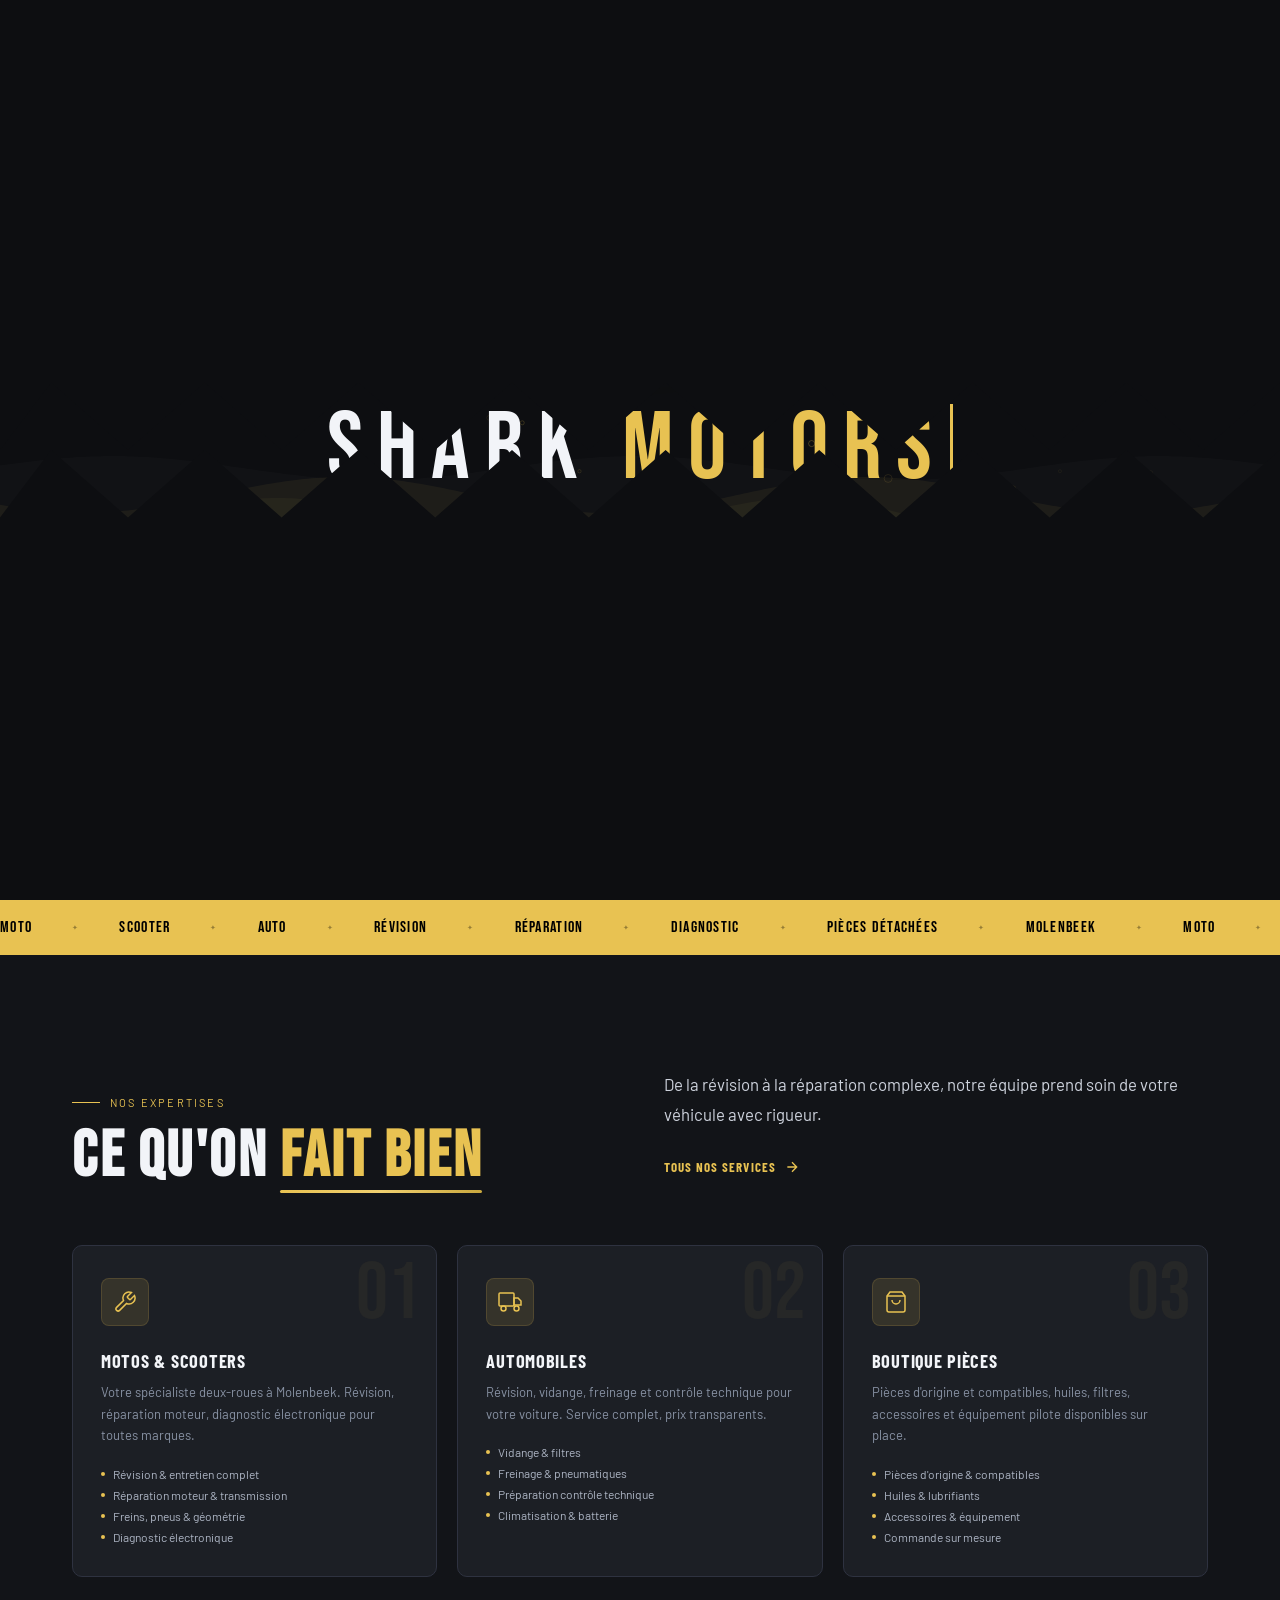
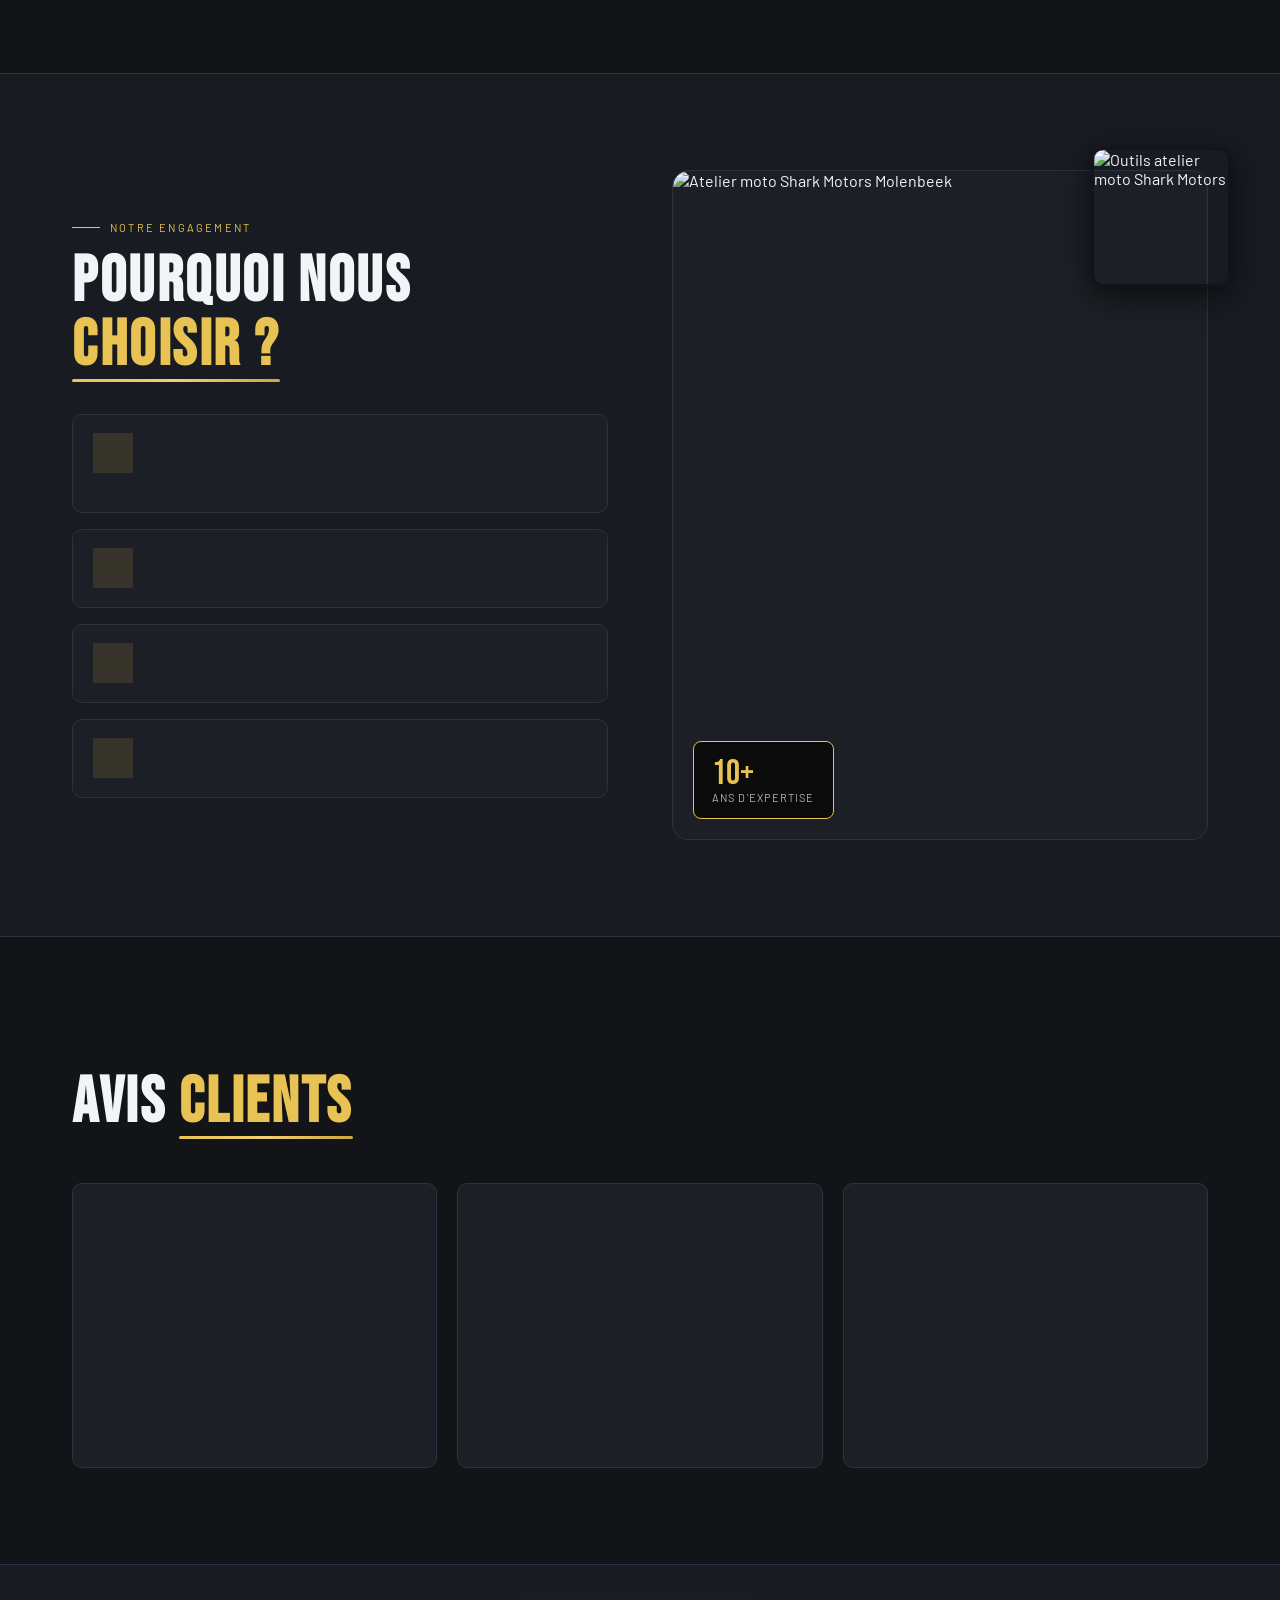
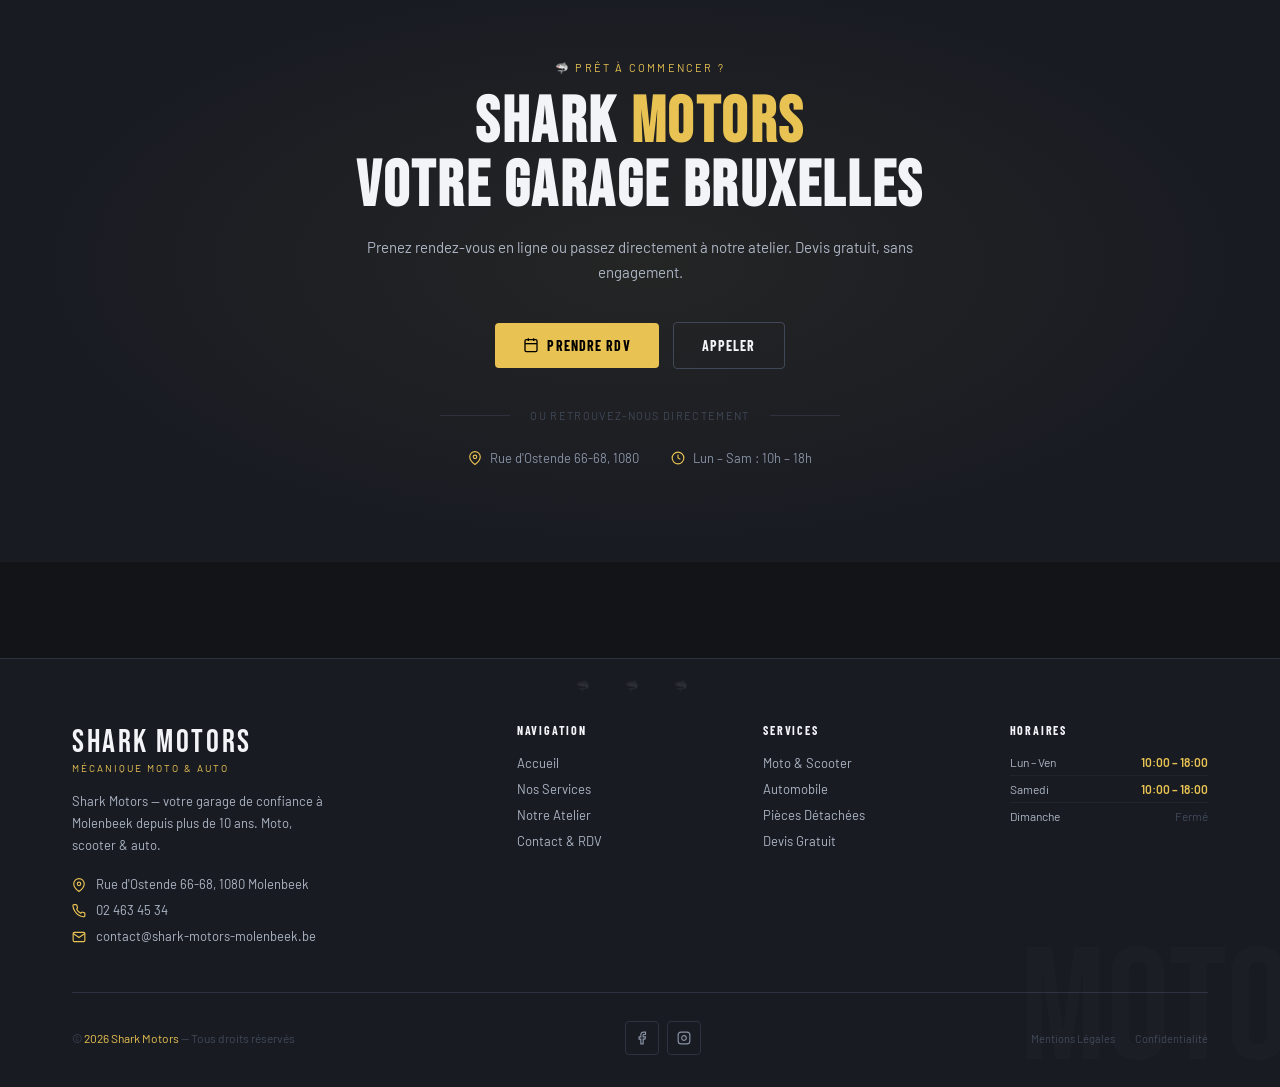
==== index.html @ 00c1f63c "Version final" ====
<!DOCTYPE html>
<html lang="fr">
<head>
  <meta charset="UTF-8" />
  <!-- Favicon requin -->
  <link rel="icon" type="image/svg+xml" href="./image/favicon.svg" />
  <link rel="shortcut icon" href="./image/favicon.svg" />
  <meta name="viewport" content="width=device-width, initial-scale=1.0" />
  <title>Shark Motors | Garage Moto, Scooter & Auto Bruxelles</title>
  <meta name="description" content="Garage spécialisé moto, scooter et voiture à Molenbeek-Saint-Jean (1080). Révision, réparation, diagnostic. Ouvert lun–sam 10h–18h. Rue d'Ostende 66-68." />
  <meta name="robots" content="index, follow" />
  <link rel="canonical" href="https://www.shark-motors-molenbeek.be/" />
  <meta name="geo.region" content="BE-BRU" />
  <meta name="geo.position" content="50.8540;4.3245" />
  <meta name="ICBM" content="50.8540, 4.3245" />
  <meta property="og:title" content="Shark Motors | Spécialiste Moto & Auto" />
  <meta property="og:description" content="Garage spécialisé moto & scooter à Molenbeek. Réparation, entretien, pièces. Ouvert lun–sam 10h–18h." />
  <link rel="preconnect" href="https://fonts.googleapis.com" />
  <link rel="preconnect" href="https://fonts.gstatic.com" crossorigin />
  <link href="https://fonts.googleapis.com/css2?family=Bebas+Neue&family=Barlow+Condensed:wght@400;600;700;900&family=Barlow:wght@400;500;600&display=swap" rel="stylesheet" />
  <link rel="stylesheet" href="style.css" />

  <script type="application/ld+json">
  {"@context":"https://schema.org","@type":["AutoRepair","LocalBusiness"],"name":"Shark Motors","telephone":"+3224634534","email":"contact@shark-motors-molenbeek.be","address":{"@type":"PostalAddress","streetAddress":"Rue d'Ostende 66-68","addressLocality":"Molenbeek-Saint-Jean","postalCode":"1080","addressCountry":"BE"},"geo":{"@type":"GeoCoordinates","latitude":50.854,"longitude":4.3245},"openingHoursSpecification":[{"@type":"OpeningHoursSpecification","dayOfWeek":["Monday","Tuesday","Wednesday","Thursday","Friday","Saturday"],"opens":"10:00","closes":"18:00"}],"areaServed":["Molenbeek-Saint-Jean","Bruxelles","Anderlecht","Koekelberg","Jette"]}
  </script>
</head>
<body>

<!-- ═══════════ NAVBAR ═══════════ -->
<nav class="navbar">
  <div class="container">
    <a href="index.html" class="logo">
      <svg class="logo-icon" viewBox="0 0 44 44" fill="none" xmlns="http://www.w3.org/2000/svg">
        <path d="M4 26 C8 20 14 18 22 19 C30 20 37 22 40 26 C37 28 30 30 22 30 C14 30 8 28 4 26Z" fill="#e8c252" opacity="0.15"/>
        <path d="M4 26 C8 20 14 18 22 19 C30 20 37 22 40 26 C37 28 30 30 22 30 C14 30 8 28 4 26Z" stroke="#e8c252" stroke-width="1.2" fill="none"/>
        <path d="M20 19 L17 10 L26 19" stroke="#e8c252" stroke-width="1.4" stroke-linejoin="round" fill="#e8c252" fill-opacity="0.2"/>
        <path d="M38 25 L42 21 M38 27 L42 31" stroke="#e8c252" stroke-width="1.4" stroke-linecap="round"/>
        <circle cx="13" cy="25" r="1.2" fill="#e8c252"/>
        <path d="M9 27.5 L11 26.5 L13 27.5 L15 26.5 L17 27.5" stroke="#e8c252" stroke-width="1" stroke-linecap="round" stroke-linejoin="round"/>
      </svg>
      <div class="logo-text">
        <span class="name">Shark <em>Motors</em></span>
        <span class="sub">Motors</span>
      </div>
    </a>

    <nav class="nav-links">
      <a href="index.html"    class="nav-link">Accueil</a>
      <a href="services.html" class="nav-link">Services</a>
      <a href="atelier.html"  class="nav-link">Atelier</a>
      <a href="contact.html"  class="nav-link">Contact</a>
    </nav>

    <div style="display:flex;align-items:center;gap:16px;">
      <a href="tel:+3224634534" class="nav-phone">
        <svg xmlns="http://www.w3.org/2000/svg" viewBox="0 0 24 24" fill="none" stroke="currentColor" stroke-width="2"><path d="M22 16.92v3a2 2 0 0 1-2.18 2 19.79 19.79 0 0 1-8.63-3.07A19.5 19.5 0 0 1 4.69 12 19.79 19.79 0 0 1 1.61 3.18 2 2 0 0 1 3.59 1h3a2 2 0 0 1 2 1.72c.127.96.361 1.903.7 2.81a2 2 0 0 1-.45 2.11L8.09 8.91A16 16 0 0 0 15 15.91l1.27-1.27a2 2 0 0 1 2.11-.45c.907.339 1.85.573 2.81.7A2 2 0 0 1 22 16.92z"/></svg>
        02 463 45 34
      </a>
      <a href="contact.html" class="btn btn-primary">Prendre RDV</a>
    </div>

    <button class="burger" aria-label="Menu"><span></span><span></span><span></span></button>
  </div>
</nav>

<div class="mobile-menu">
  <a href="index.html">Accueil</a>
  <a href="services.html">Services</a>
  <a href="atelier.html">Atelier</a>
  <a href="contact.html">Contact</a>
  <a href="contact.html" class="btn btn-primary" style="margin-top:16px;">Prendre RDV</a>
</div>


<!-- ═══════════ HERO ═══════════ -->
<section class="hero">
  <div class="hero-bg"></div>
  <div class="hero-watermark" aria-hidden="true">MOTO</div>

  <div class="container">
    <div class="hero-inner">

      <!-- Gauche -->
      <div>
        <div class="hero-eyebrow">Shark Motors — Molenbeek 1080</div>
        <div style="margin-bottom:20px;">
          <span class="open-badge">
            <span class="dot"></span>
            <span class="badge-text">Ouvert maintenant</span>
          </span>
        </div>
        <h1 class="hero-title">
          Shark<br>
          <span class="accent">Motors</span><br>
          <span class="outline">Molenbeek</span>
        </h1>
        <p class="hero-desc">
          Spécialiste moto, scooter et auto à Bruxelles. Révision, réparation, diagnostic électronique et vente de pièces. Plus de 10 ans d'expérience.
        </p>
        <div class="hero-actions">
          <a href="contact.html" class="btn btn-primary">
            <svg xmlns="http://www.w3.org/2000/svg" viewBox="0 0 24 24" fill="none" stroke="currentColor" stroke-width="2"><rect width="18" height="18" x="3" y="4" rx="2"/><line x1="16" y1="2" x2="16" y2="6"/><line x1="8" y1="2" x2="8" y2="6"/><line x1="3" y1="10" x2="21" y2="10"/></svg>
            Prendre RDV
          </a>
          <a href="services.html" class="btn btn-outline">
            Nos services
            <svg xmlns="http://www.w3.org/2000/svg" viewBox="0 0 24 24" fill="none" stroke="currentColor" stroke-width="2"><path d="M5 12h14M12 5l7 7-7 7"/></svg>
          </a>
        </div>
      </div>

      <!-- Droite -->
      <div class="hero-right">
        <div class="stats-grid">
          <div class="stat-card">
            <div class="stat-num" data-count="10" data-suffix="+">10+</div>
            <div class="stat-label">Ans d'expérience</div>
          </div>
          <div class="stat-card">
            <div class="stat-num" data-count="500" data-suffix="+">500+</div>
            <div class="stat-label">Clients fidèles</div>
          </div>
          <div class="stat-card">
            <div class="stat-num" data-count="50" data-suffix="+">50+</div>
            <div class="stat-label">Marques traitées</div>
          </div>
          <div class="stat-card">
            <div class="stat-num">4.8<span style="font-size:1.4rem">★</span></div>
            <div class="stat-label">Note Google</div>
          </div>
        </div>
        <a href="https://maps.google.com/?q=Rue+Ostende+66+1080+Molenbeek" target="_blank" rel="noopener" class="location-card">
          <div class="location-pin">
            <svg xmlns="http://www.w3.org/2000/svg" viewBox="0 0 24 24" fill="none" stroke="currentColor" stroke-width="2"><path d="M21 10c0 7-9 13-9 13s-9-6-9-13a9 9 0 0 1 18 0z"/><circle cx="12" cy="10" r="3"/></svg>
          </div>
          <div>
            <div class="location-main">Rue d'Ostende 66-68</div>
            <div class="location-sub">1080 Molenbeek-Saint-Jean · Lun–Sam 10h–18h</div>
          </div>
        </a>
      </div>

    </div>
  </div>
</section>


<!-- ═══════════ MARQUEE ═══════════ -->
<div class="marquee" aria-hidden="true">
  <div class="marquee-track">
    <div class="marquee-item">Moto <span class="marquee-sep">✦</span> Scooter <span class="marquee-sep">✦</span> Auto <span class="marquee-sep">✦</span> Révision <span class="marquee-sep">✦</span> Réparation <span class="marquee-sep">✦</span> Diagnostic <span class="marquee-sep">✦</span> Pièces Détachées <span class="marquee-sep">✦</span> Molenbeek <span class="marquee-sep">✦</span></div>
    <div class="marquee-item">Moto <span class="marquee-sep">✦</span> Scooter <span class="marquee-sep">✦</span> Auto <span class="marquee-sep">✦</span> Révision <span class="marquee-sep">✦</span> Réparation <span class="marquee-sep">✦</span> Diagnostic <span class="marquee-sep">✦</span> Pièces Détachées <span class="marquee-sep">✦</span> Molenbeek <span class="marquee-sep">✦</span></div>
  </div>
</div>


<!-- ═══════════ SERVICES ═══════════ -->
<section class="section">
  <div class="container">
    <div class="services-intro">
      <div>
        <div class="label reveal">Nos Expertises</div>
        <h2 class="section-title reveal reveal-delay-1">Ce Qu'on <span>Fait Bien</span></h2>
      </div>
      <div>
        <p class="section-sub reveal">De la révision à la réparation complexe, notre équipe prend soin de votre véhicule avec rigueur.</p>
        <a href="services.html" class="btn btn-ghost reveal" style="margin-top:16px;">
          Tous nos services
          <svg xmlns="http://www.w3.org/2000/svg" viewBox="0 0 24 24" fill="none" stroke="currentColor" stroke-width="2"><path d="M5 12h14M12 5l7 7-7 7"/></svg>
        </a>
      </div>
    </div>

    <div class="services-grid">
      <article class="service-card reveal">
        <div class="service-num">01</div>
        <div class="service-icon"><svg xmlns="http://www.w3.org/2000/svg" viewBox="0 0 24 24" fill="none" stroke="currentColor" stroke-width="1.5"><path d="M14.7 6.3a1 1 0 0 0 0 1.4l1.6 1.6a1 1 0 0 0 1.4 0l3.77-3.77a6 6 0 0 1-7.94 7.94l-6.91 6.91a2.12 2.12 0 0 1-3-3l6.91-6.91a6 6 0 0 1 7.94-7.94l-3.76 3.76z"/></svg></div>
        <h3 class="service-title">Motos & Scooters</h3>
        <p class="service-desc">Votre spécialiste deux-roues à Molenbeek. Révision, réparation moteur, diagnostic électronique pour toutes marques.</p>
        <ul class="service-list">
          <li>Révision & entretien complet</li>
          <li>Réparation moteur & transmission</li>
          <li>Freins, pneus & géométrie</li>
          <li>Diagnostic électronique</li>
        </ul>
      </article>

      <article class="service-card reveal reveal-delay-1">
        <div class="service-num">02</div>
        <div class="service-icon"><svg xmlns="http://www.w3.org/2000/svg" viewBox="0 0 24 24" fill="none" stroke="currentColor" stroke-width="1.5"><rect x="1" y="3" width="15" height="13" rx="1"/><path d="M16 8h4l3 3v4h-7V8z"/><circle cx="5.5" cy="18.5" r="2.5"/><circle cx="18.5" cy="18.5" r="2.5"/></svg></div>
        <h3 class="service-title">Automobiles</h3>
        <p class="service-desc">Révision, vidange, freinage et contrôle technique pour votre voiture. Service complet, prix transparents.</p>
        <ul class="service-list">
          <li>Vidange & filtres</li>
          <li>Freinage & pneumatiques</li>
          <li>Préparation contrôle technique</li>
          <li>Climatisation & batterie</li>
        </ul>
      </article>

      <article class="service-card reveal reveal-delay-2">
        <div class="service-num">03</div>
        <div class="service-icon"><svg xmlns="http://www.w3.org/2000/svg" viewBox="0 0 24 24" fill="none" stroke="currentColor" stroke-width="1.5"><path d="M6 2L3 6v14a2 2 0 002 2h14a2 2 0 002-2V6l-3-4z"/><line x1="3" y1="6" x2="21" y2="6"/><path d="M16 10a4 4 0 01-8 0"/></svg></div>
        <h3 class="service-title">Boutique Pièces</h3>
        <p class="service-desc">Pièces d'origine et compatibles, huiles, filtres, accessoires et équipement pilote disponibles sur place.</p>
        <ul class="service-list">
          <li>Pièces d'origine & compatibles</li>
          <li>Huiles & lubrifiants</li>
          <li>Accessoires & équipement</li>
          <li>Commande sur mesure</li>
        </ul>
      </article>
    </div>
  </div>
</section>


<!-- ═══════════ POURQUOI NOUS ═══════════ -->
<section class="why-us section">
  <div class="container">
    <div class="why-grid">
      <div>
        <div class="label reveal">Notre Engagement</div>
        <h2 class="section-title reveal reveal-delay-1">Pourquoi Nous <span>Choisir ?</span></h2>
        <div class="why-features">
          <div class="why-feature reveal">
            <div class="why-icon"><svg xmlns="http://www.w3.org/2000/svg" viewBox="0 0 24 24" fill="none" stroke="currentColor" stroke-width="1.5"><path d="M12 22s8-4 8-10V5l-8-3-8 3v7c0 6 8 10 8 10z"/></svg></div>
            <div>
              <div class="why-feat-title">Expertise Certifiée</div>
              <div class="why-feat-text">Mécaniciens qualifiés, plus de 10 ans d'expérience. Toutes marques acceptées.</div>
            </div>
          </div>
          <div class="why-feature reveal reveal-delay-1">
            <div class="why-icon"><svg xmlns="http://www.w3.org/2000/svg" viewBox="0 0 24 24" fill="none" stroke="currentColor" stroke-width="1.5"><circle cx="12" cy="12" r="10"/><polyline points="12 6 12 12 16 14"/></svg></div>
            <div>
              <div class="why-feat-title">Délais Respectés</div>
              <div class="why-feat-text">Travail sérieux, devis transparent, aucune mauvaise surprise.</div>
            </div>
          </div>
          <div class="why-feature reveal reveal-delay-2">
            <div class="why-icon"><svg xmlns="http://www.w3.org/2000/svg" viewBox="0 0 24 24" fill="none" stroke="currentColor" stroke-width="1.5"><path d="M21 10c0 7-9 13-9 13s-9-6-9-13a9 9 0 0 1 18 0z"/><circle cx="12" cy="10" r="3"/></svg></div>
            <div>
              <div class="why-feat-title">Localisés à Molenbeek</div>
              <div class="why-feat-text">Au cœur de Molenbeek, facilement accessible depuis tout Bruxelles.</div>
            </div>
          </div>
          <div class="why-feature reveal reveal-delay-3">
            <div class="why-icon"><svg xmlns="http://www.w3.org/2000/svg" viewBox="0 0 24 24" fill="none" stroke="currentColor" stroke-width="1.5"><path d="M12 22V7M12 7H7.5a2.5 2.5 0 010-5C11 2 12 7 12 7zM12 7h4.5a2.5 2.5 0 000-5C13 2 12 7 12 7z"/><polyline points="20 12 20 22 4 22 4 12"/><rect x="2" y="7" width="20" height="5"/></svg></div>
            <div>
              <div class="why-feat-title">Pièces en Stock</div>
              <div class="why-feat-text">Large stock sur place — réparation rapide sans attente inutile.</div>
            </div>
          </div>
        </div>
      </div>

      <div class="why-visual reveal" style="position:relative;">

        <!-- Photo principale — mécanicien au travail -->
        <img
          src="https://purposebuiltmoto.com/cdn/shop/files/purpose-built-moto-motorcycle-workshop08.jpg?v=1691637361&width=2200"
          alt="Atelier moto Shark Motors Molenbeek"
          loading="lazy"
          style="width:100%;height:100%;object-fit:cover;filter:grayscale(15%);transition:filter 0.5s ease;"
          onmouseover="this.style.filter='grayscale(0%)'"
          onmouseout="this.style.filter='grayscale(15%)'"
        />

        <!-- Badge années d'expérience -->
        <div class="why-badge">
          <div class="why-badge-num">10+</div>
          <div class="why-badge-text">Ans d'expertise</div>
        </div>

        <!-- Petite photo secondaire en superposition -->
        <div style="
          position:absolute;
          top: -24px;
          right: -24px;
          width: 140px;
          height: 140px;
          border-radius: 12px;
          overflow: hidden;
          border: 3px solid var(--black);
          box-shadow: 0 8px 30px rgba(0,0,0,0.6);
        ">
          <img
            src="https://images.unsplash.com/photo-1580341289255-5b47c98a59dd?w=300&q=80&auto=format&fit=crop"
            alt="Outils atelier moto Shark Motors"
            loading="lazy"
            style="width:100%;height:100%;object-fit:cover;filter:grayscale(20%);"
          />
        </div>

      </div>
    </div>
  </div>
</section>


<!-- ═══════════ TÉMOIGNAGES ═══════════ -->
<section class="section">
  <div class="container">
    <div class="label reveal">Ils Nous Font Confiance</div>
    <h2 class="section-title reveal reveal-delay-1">Avis <span>Clients</span></h2>
    <div class="testi-grid">
      <article class="testi-card reveal">
        <div class="testi-quote">"</div>
        <div class="testi-stars">★★★★★</div>
        <p class="testi-text">Réparation rapide pour ma Honda CBR. Équipe sympa, prix honnêtes et boulot nickel. Je reviens à chaque révision !</p>
        <div class="testi-author">
          <div class="testi-avatar">K</div>
          <div>
            <div class="testi-name">Karim M.</div>
            <div class="testi-vehicle">Honda CBR 600</div>
          </div>
        </div>
      </article>
      <article class="testi-card reveal reveal-delay-1">
        <div class="testi-quote">"</div>
        <div class="testi-stars">★★★★★</div>
        <p class="testi-text">Mon scooter Yamaha refusait de démarrer. Diagnostiqué et réparé en une journée. Vraiment efficace !</p>
        <div class="testi-author">
          <div class="testi-avatar">S</div>
          <div>
            <div class="testi-name">Sarah D.</div>
            <div class="testi-vehicle">Yamaha NMAX 125</div>
          </div>
        </div>
      </article>
      <article class="testi-card reveal reveal-delay-2">
        <div class="testi-quote">"</div>
        <div class="testi-stars">★★★★☆</div>
        <p class="testi-text">Super garage de quartier. J'y amène aussi ma voiture pour la vidange. Atelier propre, personnel compétent.</p>
        <div class="testi-author">
          <div class="testi-avatar">M</div>
          <div>
            <div class="testi-name">Mohamed A.</div>
            <div class="testi-vehicle">Kawasaki Z400 + VW Golf</div>
          </div>
        </div>
      </article>
    </div>
  </div>
</section>


<!-- ═══════════ CTA ═══════════ -->
<section class="cta-section section">
  <div class="container">
    <div class="cta-inner">
      <div class="cta-label">Prêt à Commencer ?</div>
      <h2 class="cta-title">Shark <span>Motors</span><br>Votre Garage Bruxelles</h2>
      <p class="cta-text">Prenez rendez-vous en ligne ou passez directement à notre atelier. Devis gratuit, sans engagement.</p>
      <div class="cta-actions">
        <a href="contact.html" class="btn btn-primary">
          <svg xmlns="http://www.w3.org/2000/svg" viewBox="0 0 24 24" fill="none" stroke="currentColor" stroke-width="2"><rect width="18" height="18" x="3" y="4" rx="2"/><line x1="16" y1="2" x2="16" y2="6"/><line x1="8" y1="2" x2="8" y2="6"/><line x1="3" y1="10" x2="21" y2="10"/></svg>
          Prendre RDV
        </a>
        <a href="tel:+3224634534" class="btn btn-outline">Appeler</a>
      </div>
      <div class="cta-divider"><span>Ou retrouvez-nous directement</span></div>
      <div class="cta-contact-row">
        <div class="cta-info"><svg xmlns="http://www.w3.org/2000/svg" viewBox="0 0 24 24" fill="none" stroke="currentColor" stroke-width="2"><path d="M21 10c0 7-9 13-9 13s-9-6-9-13a9 9 0 0 1 18 0z"/><circle cx="12" cy="10" r="3"/></svg>Rue d'Ostende 66-68, 1080</div>
        <div class="cta-info"><svg xmlns="http://www.w3.org/2000/svg" viewBox="0 0 24 24" fill="none" stroke="currentColor" stroke-width="2"><circle cx="12" cy="12" r="10"/><polyline points="12 6 12 12 16 14"/></svg>Lun – Sam : 10h – 18h</div>
      </div>
    </div>
  </div>
</section>


<!-- ═══════════ FOOTER ═══════════ -->
<footer class="footer">
  <div class="container">
    <div class="footer-grid">
      <div class="footer-brand">
        <div class="brand-name">Shark Motors</div>
        <div class="brand-tag">Mécanique Moto & Auto</div>
        <p>Shark Motors — votre garage de confiance à Molenbeek depuis plus de 10 ans. Moto, scooter &amp; auto.</p>
        <div class="footer-info">
          <div class="footer-info-item"><svg xmlns="http://www.w3.org/2000/svg" viewBox="0 0 24 24" fill="none" stroke="currentColor" stroke-width="2"><path d="M21 10c0 7-9 13-9 13s-9-6-9-13a9 9 0 0 1 18 0z"/><circle cx="12" cy="10" r="3"/></svg>Rue d'Ostende 66-68, 1080 Molenbeek</div>
          <div class="footer-info-item"><svg xmlns="http://www.w3.org/2000/svg" viewBox="0 0 24 24" fill="none" stroke="currentColor" stroke-width="2"><path d="M22 16.92v3a2 2 0 0 1-2.18 2 19.79 19.79 0 0 1-8.63-3.07A19.5 19.5 0 0 1 4.69 12 19.79 19.79 0 0 1 1.61 3.18 2 2 0 0 1 3.59 1h3a2 2 0 0 1 2 1.72c.127.96.361 1.903.7 2.81a2 2 0 0 1-.45 2.11L8.09 8.91A16 16 0 0 0 15 15.91l1.27-1.27a2 2 0 0 1 2.11-.45c.907.339 1.85.573 2.81.7A2 2 0 0 1 22 16.92z"/></svg><a href="tel:+3224634534">02 463 45 34</a></div>
          <div class="footer-info-item"><svg xmlns="http://www.w3.org/2000/svg" viewBox="0 0 24 24" fill="none" stroke="currentColor" stroke-width="2"><path d="M4 4h16c1.1 0 2 .9 2 2v12c0 1.1-.9 2-2 2H4c-1.1 0-2-.9-2-2V6c0-1.1.9-2 2-2z"/><polyline points="22,6 12,13 2,6"/></svg><a href="mailto:contact@shark-motors-molenbeek.be">contact@shark-motors-molenbeek.be</a></div>
        </div>
      </div>
      <div>
        <div class="footer-col-title">Navigation</div>
        <ul class="footer-links">
          <li><a href="index.html">Accueil</a></li>
          <li><a href="services.html">Nos Services</a></li>
          <li><a href="atelier.html">Notre Atelier</a></li>
          <li><a href="contact.html">Contact & RDV</a></li>
        </ul>
      </div>
      <div>
        <div class="footer-col-title">Services</div>
        <ul class="footer-links">
          <li><a href="services.html">Moto & Scooter</a></li>
          <li><a href="services.html">Automobile</a></li>
          <li><a href="services.html">Pièces Détachées</a></li>
          <li><a href="contact.html">Devis Gratuit</a></li>
        </ul>
      </div>
      <div>
        <div class="footer-col-title">Horaires</div>
        <div class="footer-hours">
          <div class="footer-hour-row"><span>Lun – Ven</span><span class="hour-open">10:00 – 18:00</span></div>
          <div class="footer-hour-row"><span>Samedi</span><span class="hour-open">10:00 – 18:00</span></div>
          <div class="footer-hour-row"><span>Dimanche</span><span class="hour-closed">Fermé</span></div>
        </div>
      </div>
    </div>

    <div class="footer-bottom">
      <div class="footer-copy">© <span id="year"></span> <span>Shark Motors</span> — Tous droits réservés</div>
      <div class="footer-social">
        <a href="https://facebook.com" target="_blank" rel="noopener" class="social-link" aria-label="Facebook"><svg xmlns="http://www.w3.org/2000/svg" viewBox="0 0 24 24" fill="none" stroke="currentColor" stroke-width="2"><path d="M18 2h-3a5 5 0 00-5 5v3H7v4h3v8h4v-8h3l1-4h-4V7a1 1 0 011-1h3z"/></svg></a>
        <a href="https://instagram.com" target="_blank" rel="noopener" class="social-link" aria-label="Instagram"><svg xmlns="http://www.w3.org/2000/svg" viewBox="0 0 24 24" fill="none" stroke="currentColor" stroke-width="2"><rect x="2" y="2" width="20" height="20" rx="5"/><path d="M16 11.37A4 4 0 1112.63 8 4 4 0 0116 11.37z"/><line x1="17.5" y1="6.5" x2="17.51" y2="6.5"/></svg></a>
      </div>
      <div class="footer-legal">
        <a href="#">Mentions Légales</a>
        <a href="#">Confidentialité</a>
      </div>
    </div>
  </div>
</footer>

<script src="main.js"></script>

<script src="intro.js"></script>
<script src="main.js"></script>
<script src="effects.js"></script>
</body>
</html>
---- style.css ----
/* ============================================================
   STYLE.CSS — Site Vitrine Garage Moto & Auto | Molenbeek
   ============================================================ */

@import url('https://fonts.googleapis.com/css2?family=Bebas+Neue&family=Barlow+Condensed:wght@400;600;700;900&family=Barlow:wght@400;500;600&display=swap');

/* ══════════════════════════════════════════════════════════════
   VARIABLES
══════════════════════════════════════════════════════════════ */
:root {
  --black:        #121418;
  --black-card:   #1c1f25;
  --black-border: #2e3240;
  --grey-900:     #181b22;
  --grey-800:     #272c38;
  --grey-700:     #404858;
  --grey-500:     #8892a4;
  --grey-400:     #adb5c4;
  --grey-300:     #cdd2dc;
  --white:        #f2f4f8;

  --accent:       #e8c252;
  --accent-dark:  #c9a83e;
  --accent-light: #f0d070;
  --accent-glow:  rgba(232,194,82,0.12);

  --font-display: 'Bebas Neue', Impact, sans-serif;
  --font-heading: 'Barlow Condensed', Arial Narrow, sans-serif;
  --font-body:    'Barlow', Helvetica Neue, sans-serif;

  --nav-h: 72px;
  --radius: 10px;
  --max-w: 1200px;

  --trans: 0.25s ease;
}

/* ══════════════════════════════════════════════════════════════
   RESET & BASE
══════════════════════════════════════════════════════════════ */
*, *::before, *::after { box-sizing: border-box; margin: 0; padding: 0; }

html { scroll-behavior: smooth; font-size: 16px; -webkit-font-smoothing: antialiased; }

body {
  font-family: var(--font-body);
  background: var(--black);
  color: var(--white);
  overflow-x: hidden;
}

img { max-width: 100%; display: block; }
a { color: inherit; text-decoration: none; }
ul { list-style: none; }
button { cursor: pointer; border: none; background: none; font-family: inherit; }
input, textarea, select { font-family: inherit; font-size: inherit; }

::selection { background: var(--accent); color: #000; }

::-webkit-scrollbar { width: 5px; }
::-webkit-scrollbar-track { background: var(--black); }
::-webkit-scrollbar-thumb { background: var(--grey-700); border-radius: 99px; }
::-webkit-scrollbar-thumb:hover { background: var(--accent); }

/* ══════════════════════════════════════════════════════════════
   LAYOUT UTILITAIRES
══════════════════════════════════════════════════════════════ */
.container {
  width: 100%;
  max-width: var(--max-w);
  margin: 0 auto;
  padding: 0 32px;
}

.section { padding: 96px 0; }
.section--sm { padding: 64px 0; }

/* ══════════════════════════════════════════════════════════════
   TYPOGRAPHIE COMMUNE
══════════════════════════════════════════════════════════════ */
.label {
  display: inline-flex;
  align-items: center;
  gap: 10px;
  font-family: var(--font-body);
  font-size: 11px;
  letter-spacing: 0.2em;
  text-transform: uppercase;
  color: var(--accent);
  margin-bottom: 16px;
}
.label::before {
  content: '';
  display: block;
  width: 28px;
  height: 1px;
  background: var(--accent);
}

.section-title {
  font-family: var(--font-display);
  font-size: clamp(2.8rem, 5vw, 4.4rem);
  letter-spacing: 0.04em;
  text-transform: uppercase;
  line-height: 1;
  color: var(--white);
}
.section-title span { color: var(--accent); }

.section-sub {
  font-size: 1.05rem;
  color: var(--grey-300);
  line-height: 1.8;
  max-width: 560px;
  margin-top: 18px;
}

/* ══════════════════════════════════════════════════════════════
   BOUTONS
══════════════════════════════════════════════════════════════ */
.btn {
  display: inline-flex;
  align-items: center;
  gap: 8px;
  padding: 14px 28px;
  font-family: var(--font-heading);
  font-size: 14px;
  font-weight: 700;
  letter-spacing: 0.08em;
  text-transform: uppercase;
  border-radius: 4px;
  transition: all var(--trans);
}
.btn svg { width: 16px; height: 16px; transition: transform var(--trans); }

.btn-primary {
  background: var(--accent);
  color: #000;
}
.btn-primary:hover {
  background: var(--accent-light);
  transform: translateY(-2px);
  box-shadow: 0 8px 30px rgba(232,194,82,0.3);
}

.btn-outline {
  background: transparent;
  color: var(--white);
  border: 1px solid var(--grey-700);
}
.btn-outline:hover {
  border-color: var(--accent);
  color: var(--accent);
  transform: translateY(-2px);
}

.btn-ghost {
  background: transparent;
  color: var(--accent);
  padding-left: 0;
  font-size: 13px;
}
.btn-ghost:hover svg { transform: translateX(5px); }

/* ══════════════════════════════════════════════════════════════
   BADGE OUVERT/FERMÉ
══════════════════════════════════════════════════════════════ */
.open-badge {
  display: inline-flex;
  align-items: center;
  gap: 7px;
  padding: 5px 12px;
  border-radius: 99px;
  font-size: 11px;
  letter-spacing: 0.12em;
  text-transform: uppercase;
  font-family: var(--font-body);
  font-weight: 600;
  border: 1px solid rgba(232,194,82,0.35);
  background: rgba(232,194,82,0.08);
  color: var(--accent);
}
.open-badge .dot {
  width: 6px;
  height: 6px;
  border-radius: 50%;
  background: var(--accent);
  animation: pulse 2s infinite;
}
.open-badge.closed {
  border-color: rgba(120,120,120,0.3);
  background: rgba(120,120,120,0.06);
  color: var(--grey-500);
}
.open-badge.closed .dot {
  background: var(--grey-500);
  animation: none;
}
@keyframes pulse {
  0%,100% { opacity:1; transform:scale(1); }
  50% { opacity:0.4; transform:scale(0.7); }
}

/* ══════════════════════════════════════════════════════════════
   ANIMATIONS SCROLL
══════════════════════════════════════════════════════════════ */
.reveal {
  opacity: 0;
  transform: translateY(28px);
  transition: opacity 0.65s ease, transform 0.65s ease;
}
.reveal.visible {
  opacity: 1;
  transform: none;
}
.reveal-delay-1 { transition-delay: 0.1s; }
.reveal-delay-2 { transition-delay: 0.2s; }
.reveal-delay-3 { transition-delay: 0.3s; }
.reveal-delay-4 { transition-delay: 0.4s; }

/* ══════════════════════════════════════════════════════════════
   NAVBAR
══════════════════════════════════════════════════════════════ */
.navbar {
  position: fixed;
  top: 0; left: 0; right: 0;
  height: var(--nav-h);
  z-index: 1000;
  transition: background var(--trans), border-color var(--trans), backdrop-filter var(--trans);
}
.navbar.scrolled {
  background: rgba(10,10,10,0.96);
  backdrop-filter: blur(20px);
  border-bottom: 1px solid var(--black-border);
}

.navbar .container {
  height: 100%;
  display: flex;
  align-items: center;
  justify-content: space-between;
}

/* Logo */
.logo {
  display: flex;
  align-items: center;
  gap: 12px;
  z-index: 2;
}
.logo-icon {
  width: 48px; height: 48px;
  transition: transform 0.4s ease;
  filter: drop-shadow(0 0 8px rgba(232,194,82,0.3));
}
.logo:hover .logo-icon {
  transform: translateX(4px) scaleX(1.05);
  filter: drop-shadow(0 0 14px rgba(232,194,82,0.6));
}
.logo-text {
  display: flex;
  flex-direction: column;
  gap: 1px;
}
.logo-text .name {
  font-family: var(--font-display);
  font-size: 24px;
  letter-spacing: 0.12em;
  line-height: 1;
  color: var(--white);
  text-transform: uppercase;
}
.logo-text .name em {
  color: var(--accent);
  font-style: normal;
}
.logo-text .sub {
  font-size: 9px;
  letter-spacing: 0.28em;
  text-transform: uppercase;
  color: var(--grey-500);
  line-height: 1;
}

/* Nav links */
.nav-links {
  display: flex;
  align-items: center;
  gap: 4px;
}
.nav-link {
  position: relative;
  padding: 8px 14px;
  font-family: var(--font-heading);
  font-size: 13px;
  font-weight: 600;
  letter-spacing: 0.08em;
  text-transform: uppercase;
  color: var(--grey-400);
  transition: color var(--trans);
}
.nav-link::after {
  content: '';
  position: absolute;
  bottom: 0; left: 14px; right: 14px;
  height: 1px;
  background: var(--accent);
  transform: scaleX(0);
  transform-origin: left;
  transition: transform var(--trans);
}
.nav-link:hover, .nav-link.active { color: var(--white); }
.nav-link:hover::after, .nav-link.active::after { transform: scaleX(1); }

/* Phone */
.nav-phone {
  display: flex;
  align-items: center;
  gap: 7px;
  font-size: 13px;
  color: var(--grey-400);
  transition: color var(--trans);
}
.nav-phone svg { width: 13px; height: 13px; color: var(--accent); }
.nav-phone:hover { color: var(--white); }

/* Burger */
.burger {
  display: none;
  flex-direction: column;
  gap: 5px;
  padding: 6px;
  z-index: 2;
}
.burger span {
  display: block;
  width: 22px; height: 2px;
  background: var(--white);
  border-radius: 2px;
  transition: all var(--trans);
}
.burger.open span:nth-child(1) { transform: translateY(7px) rotate(45deg); }
.burger.open span:nth-child(2) { opacity: 0; }
.burger.open span:nth-child(3) { transform: translateY(-7px) rotate(-45deg); }

/* Mobile menu */
.mobile-menu {
  display: none;
  position: fixed;
  inset: 0;
  background: var(--black);
  flex-direction: column;
  align-items: center;
  justify-content: center;
  gap: 24px;
  z-index: 999;
  opacity: 0;
  pointer-events: none;
  transition: opacity var(--trans);
}
.mobile-menu.open { opacity: 1; pointer-events: all; }
.mobile-menu a {
  font-family: var(--font-display);
  font-size: 3rem;
  letter-spacing: 0.06em;
  text-transform: uppercase;
  color: var(--grey-400);
  transition: color var(--trans);
}
.mobile-menu a:hover { color: var(--accent); }

/* ══════════════════════════════════════════════════════════════
   FOOTER
══════════════════════════════════════════════════════════════ */
.footer {
  background: var(--grey-900);
  border-top: 1px solid var(--black-border);
  padding: 64px 0 32px;
  margin-top: 96px;
  position: relative;
  overflow: hidden;
}
.footer::after {
  content: 'MOTO';
  position: absolute;
  bottom: -20px; right: -10px;
  font-family: var(--font-display);
  font-size: 10rem;
  color: rgba(255,255,255,0.015);
  pointer-events: none;
}

.footer-grid {
  display: grid;
  grid-template-columns: 2fr 1fr 1fr 1fr;
  gap: 48px;
  padding-bottom: 48px;
  border-bottom: 1px solid var(--black-border);
}

.footer-brand .brand-name {
  font-family: var(--font-display);
  font-size: 2rem;
  letter-spacing: 0.08em;
  color: var(--white);
}
.footer-brand .brand-tag {
  font-size: 10px;
  letter-spacing: 0.2em;
  text-transform: uppercase;
  color: var(--accent);
  margin-bottom: 16px;
}
.footer-brand p {
  font-size: 13px;
  color: var(--grey-400);
  line-height: 1.7;
  max-width: 260px;
}

.footer-info { margin-top: 20px; display: flex; flex-direction: column; gap: 10px; }
.footer-info-item {
  display: flex;
  align-items: flex-start;
  gap: 10px;
  font-size: 13px;
  color: var(--grey-400);
}
.footer-info-item svg { width: 14px; height: 14px; color: var(--accent); flex-shrink: 0; margin-top: 2px; }
.footer-info-item a { color: var(--grey-400); transition: color var(--trans); }
.footer-info-item a:hover { color: var(--accent); }

.footer-col-title {
  font-family: var(--font-heading);
  font-size: 12px;
  font-weight: 700;
  letter-spacing: 0.15em;
  text-transform: uppercase;
  color: var(--white);
  margin-bottom: 18px;
}
.footer-links { display: flex; flex-direction: column; gap: 10px; }
.footer-links a {
  font-size: 13px;
  color: var(--grey-400);
  transition: color var(--trans);
  display: flex;
  align-items: center;
  gap: 6px;
}
.footer-links a:hover { color: var(--accent); }

.footer-hours { display: flex; flex-direction: column; gap: 6px; }
.footer-hour-row {
  display: flex;
  justify-content: space-between;
  font-size: 12px;
  color: var(--grey-400);
  padding-bottom: 6px;
  border-bottom: 1px solid rgba(255,255,255,0.04);
}
.footer-hour-row:last-child { border-bottom: none; }
.hour-open { color: var(--accent); font-weight: 600; }
.hour-closed { color: var(--grey-700); }

.footer-bottom {
  display: flex;
  align-items: center;
  justify-content: space-between;
  flex-wrap: wrap;
  gap: 16px;
  padding-top: 28px;
}
.footer-copy { font-size: 12px; color: var(--grey-700); }
.footer-copy span { color: var(--accent); }

.footer-social { display: flex; gap: 8px; }
.social-link {
  width: 34px; height: 34px;
  display: flex; align-items: center; justify-content: center;
  border: 1px solid var(--black-border);
  border-radius: 4px;
  color: var(--grey-500);
  transition: all var(--trans);
}
.social-link:hover { border-color: var(--accent); color: var(--accent); }
.social-link svg { width: 14px; height: 14px; }

.footer-legal { display: flex; gap: 20px; }
.footer-legal a { font-size: 11px; color: var(--grey-700); transition: color var(--trans); }
.footer-legal a:hover { color: var(--grey-400); }

/* ══════════════════════════════════════════════════════════════
   PAGE HERO (commun services/atelier/contact)
══════════════════════════════════════════════════════════════ */
.page-hero {
  padding: calc(var(--nav-h) + 90px) 0 90px;
  position: relative;
  overflow: hidden;
}
.page-hero-bg {
  position: absolute;
  inset: 0;
  background:
    radial-gradient(ellipse 70% 70% at 15% 60%, rgba(232,194,82,0.09) 0%, transparent 60%),
    radial-gradient(ellipse 40% 40% at 90% 20%, rgba(232,194,82,0.05) 0%, transparent 60%),
    repeating-linear-gradient(rgba(255,255,255,0.025) 0px, rgba(255,255,255,0.025) 1px, transparent 1px, transparent 50px),
    repeating-linear-gradient(90deg, rgba(255,255,255,0.025) 0px, rgba(255,255,255,0.025) 1px, transparent 1px, transparent 50px);
  pointer-events: none;
}
.page-hero-content { position: relative; z-index: 1; }
.page-hero-title {
  font-family: var(--font-display);
  font-size: clamp(3.5rem, 8vw, 7rem);
  letter-spacing: 0.04em;
  text-transform: uppercase;
  line-height: 1;
  margin-bottom: 20px;
}
.page-hero-title span { color: var(--accent); }
.page-hero-sub {
  font-size: 1.1rem;
  color: var(--grey-300);
  line-height: 1.8;
  max-width: 560px;
}

/* ══════════════════════════════════════════════════════════════
   INDEX — HERO
══════════════════════════════════════════════════════════════ */
.hero {
  min-height: 100vh;
  display: flex;
  align-items: center;
  position: relative;
  overflow: hidden;
}
.hero-bg {
  position: absolute;
  inset: 0;
  pointer-events: none;
}

/* Photo de fond — atelier moto Unsplash (licence libre) */
.hero-bg::before {
  content: '';
  position: absolute;
  inset: 0;
  background-image: url('https://images.unsplash.com/photo-1558618666-fcd25c85cd64?w=1920&q=80&auto=format&fit=crop');
  background-size: cover;
  background-position: center 40%;
  filter: grayscale(20%) brightness(0.55);
  z-index: 0;
}

/* Overlay dégradé par-dessus la photo */
.hero-bg::after {
  content: '';
  position: absolute;
  inset: 0;
  background:
    linear-gradient(to right, rgba(10,10,10,0.82) 35%, rgba(10,10,10,0.3) 100%),
    linear-gradient(to bottom, transparent 55%, rgba(10,10,10,0.95) 100%),
    radial-gradient(ellipse 60% 60% at 65% 50%, rgba(232,194,82,0.08) 0%, transparent 65%);
  z-index: 1;
}

/* La grille CSS reste au-dessus */
.hero-bg .grid-lines {
  position: absolute;
  inset: 0;
  background:
    repeating-linear-gradient(rgba(255,255,255,0.015) 0px, rgba(255,255,255,0.015) 1px, transparent 1px, transparent 55px),
    repeating-linear-gradient(90deg, rgba(255,255,255,0.015) 0px, rgba(255,255,255,0.015) 1px, transparent 1px, transparent 55px);
  z-index: 2;
}
.hero-watermark {
  position: absolute;
  top: 50%; right: -2%;
  transform: translateY(-50%);
  font-family: var(--font-display);
  font-size: 28vw;
  color: rgba(255,255,255,0.013);
  line-height: 1;
  pointer-events: none;
  user-select: none;
}
.hero-inner {
  position: relative;
  z-index: 1;
  display: grid;
  grid-template-columns: 1fr 1fr;
  gap: 64px;
  align-items: center;
  padding-top: var(--nav-h);
  padding-bottom: 60px;
}

/* Gauche */
.hero-eyebrow {
  display: flex;
  align-items: center;
  gap: 10px;
  font-size: 11px;
  letter-spacing: 0.2em;
  text-transform: uppercase;
  color: var(--accent);
  margin-bottom: 20px;
}
.hero-eyebrow::before {
  content: ''; width: 30px; height: 1px; background: var(--accent);
}
.hero-title {
  font-family: var(--font-display);
  font-size: clamp(4rem, 8vw, 7rem);
  line-height: 1;
  letter-spacing: 0.03em;
  text-transform: uppercase;
  margin-bottom: 24px;
}
.hero-title .accent { color: var(--accent); }
.hero-title .outline {
  -webkit-text-stroke: 1px var(--grey-700);
  color: transparent;
}
.hero-desc {
  font-size: 1rem;
  color: var(--grey-400);
  line-height: 1.75;
  max-width: 420px;
  margin-bottom: 36px;
}
.hero-actions { display: flex; align-items: center; gap: 14px; flex-wrap: wrap; }

/* Droite */
.hero-right { display: flex; flex-direction: column; gap: 16px; }
.stats-grid {
  display: grid;
  grid-template-columns: 1fr 1fr;
  gap: 12px;
}
.stat-card {
  background: var(--black-card);
  border: 1px solid var(--black-border);
  border-radius: var(--radius);
  padding: 24px 20px;
  position: relative;
  overflow: hidden;
  transition: border-color var(--trans), box-shadow var(--trans);
}
.stat-card::before {
  content: '';
  position: absolute;
  top: 0; left: 0; right: 0;
  height: 2px;
  background: linear-gradient(90deg, transparent, var(--accent), transparent);
  transform: scaleX(0);
  transition: transform 0.4s ease;
}
.stat-card:hover { border-color: rgba(232,194,82,0.2); box-shadow: 0 0 30px rgba(232,194,82,0.08); }
.stat-card:hover::before { transform: scaleX(1); }
.stat-num {
  font-family: var(--font-display);
  font-size: 2.8rem;
  color: var(--accent);
  line-height: 1;
  margin-bottom: 6px;
}
.stat-label {
  font-size: 11px;
  color: var(--grey-500);
  letter-spacing: 0.12em;
  text-transform: uppercase;
}

.location-card {
  background: var(--black-card);
  border: 1px solid var(--black-border);
  border-radius: var(--radius);
  padding: 18px 20px;
  display: flex;
  align-items: center;
  gap: 14px;
  transition: border-color var(--trans);
}
.location-card:hover { border-color: rgba(232,194,82,0.2); }
.location-pin {
  width: 38px; height: 38px;
  background: var(--accent-glow);
  border: 1px solid rgba(232,194,82,0.2);
  border-radius: 8px;
  display: flex; align-items: center; justify-content: center;
  flex-shrink: 0;
}
.location-pin svg { width: 18px; height: 18px; color: var(--accent); }
.location-main { font-size: 14px; font-weight: 600; color: var(--white); }
.location-sub { font-size: 12px; color: var(--grey-500); margin-top: 2px; }

/* ══════════════════════════════════════════════════════════════
   INDEX — MARQUEE
══════════════════════════════════════════════════════════════ */
.marquee {
  background: var(--accent);
  padding: 18px 0;
  overflow: hidden;
}
.marquee-track {
  display: flex;
  gap: 40px;
  animation: marquee 22s linear infinite;
  white-space: nowrap;
}
.marquee-track:hover { animation-play-state: paused; }
.marquee-item {
  display: flex;
  align-items: center;
  gap: 40px;
  font-family: var(--font-display);
  font-size: 1rem;
  letter-spacing: 0.08em;
  text-transform: uppercase;
  color: #000;
  flex-shrink: 0;
}
.marquee-sep { font-size: 7px; opacity: 0.35; }
@keyframes marquee {
  from { transform: translateX(0); }
  to   { transform: translateX(-50%); }
}

/* ══════════════════════════════════════════════════════════════
   INDEX — SERVICES APERÇU
══════════════════════════════════════════════════════════════ */
.services-intro {
  display: grid;
  grid-template-columns: 1fr 1fr;
  gap: 48px;
  align-items: end;
  margin-bottom: 56px;
}
.services-grid {
  display: grid;
  grid-template-columns: repeat(3, 1fr);
  gap: 20px;
}
.service-card {
  background: var(--black-card);
  border: 1px solid var(--black-border);
  border-radius: var(--radius);
  padding: 32px 28px;
  position: relative;
  overflow: hidden;
  transition: all var(--trans);
  cursor: default;
}
.service-card::after {
  content: '';
  position: absolute;
  bottom: 0; left: 0; right: 0;
  height: 3px;
  background: var(--accent);
  transform: scaleX(0);
  transform-origin: left;
  transition: transform 0.35s ease;
}
.service-card:hover {
  border-color: rgba(232,194,82,0.18);
  transform: translateY(-6px);
  box-shadow: 0 16px 40px rgba(0,0,0,0.5);
}
.service-card:hover::after { transform: scaleX(1); }

.service-num {
  font-family: var(--font-display);
  font-size: 5rem;
  color: rgba(232,194,82,0.05);
  position: absolute;
  top: 8px; right: 16px;
  line-height: 1;
  transition: color var(--trans);
}
.service-card:hover .service-num { color: rgba(232,194,82,0.1); }

.service-icon {
  width: 48px; height: 48px;
  background: var(--accent-glow);
  border: 1px solid rgba(232,194,82,0.15);
  border-radius: 8px;
  display: flex; align-items: center; justify-content: center;
  margin-bottom: 24px;
  transition: background var(--trans);
}
.service-card:hover .service-icon { background: rgba(232,194,82,0.15); }
.service-icon svg { width: 24px; height: 24px; color: var(--accent); }

.service-title {
  font-family: var(--font-heading);
  font-size: 1.15rem;
  font-weight: 700;
  text-transform: uppercase;
  letter-spacing: 0.04em;
  color: var(--white);
  margin-bottom: 10px;
}
.service-desc {
  font-size: 13px;
  color: var(--grey-500);
  line-height: 1.65;
  margin-bottom: 20px;
}
.service-list { display: flex; flex-direction: column; gap: 7px; }
.service-list li {
  display: flex;
  align-items: center;
  gap: 8px;
  font-size: 12px;
  color: var(--grey-400);
}
.service-list li::before {
  content: '';
  width: 4px; height: 4px;
  background: var(--accent);
  border-radius: 50%;
  flex-shrink: 0;
}

/* ══════════════════════════════════════════════════════════════
   INDEX — POURQUOI NOUS
══════════════════════════════════════════════════════════════ */
.why-us {
  background: var(--grey-900);
  border-top: 1px solid var(--black-border);
  border-bottom: 1px solid var(--black-border);
}
.why-grid {
  display: grid;
  grid-template-columns: 1fr 1fr;
  gap: 64px;
  align-items: center;
}
.why-features { display: flex; flex-direction: column; gap: 16px; margin-top: 36px; }
.why-feature {
  display: flex;
  gap: 16px;
  padding: 18px 20px;
  background: var(--black-card);
  border: 1px solid var(--black-border);
  border-radius: var(--radius);
  transition: border-color var(--trans);
}
.why-feature:hover { border-color: rgba(232,194,82,0.2); }
.why-icon {
  width: 40px; height: 40px;
  background: var(--accent-glow);
  border-radius: 8px;
  display: flex; align-items: center; justify-content: center;
  flex-shrink: 0;
}
.why-icon svg { width: 20px; height: 20px; color: var(--accent); }
.why-feat-title {
  font-family: var(--font-heading);
  font-size: 13px;
  font-weight: 700;
  text-transform: uppercase;
  letter-spacing: 0.06em;
  color: var(--white);
  margin-bottom: 4px;
}
.why-feat-text { font-size: 13px; color: var(--grey-500); line-height: 1.6; }

.why-visual {
  aspect-ratio: 4/5;
  background: var(--black-card);
  border: 1px solid var(--black-border);
  border-radius: 16px;
  overflow: visible;   /* ← permet à la miniature de déborder */
  position: relative;
}
/* La photo principale reste clippée dans le cadre */
.why-visual > img:first-child {
  width: 100%; height: 100%;
  object-fit: cover;
  border-radius: 16px;
  filter: grayscale(15%);
  transition: filter 0.5s ease;
  display: block;
}
.why-visual:hover > img:first-child { filter: grayscale(0%); }
.why-badge {
  position: absolute;
  bottom: 20px; left: 20px;
  background: rgba(10,10,10,0.92);
  border: 1px solid var(--accent);
  border-radius: 8px;
  padding: 14px 18px;
  backdrop-filter: blur(10px);
  z-index: 2;
}
.why-badge-num {
  font-family: var(--font-display);
  font-size: 2.2rem;
  color: var(--accent);
  line-height: 1;
}
.why-badge-text {
  font-size: 11px;
  color: var(--grey-400);
  text-transform: uppercase;
  letter-spacing: 0.1em;
}

/* Miniature en superposition — s'adapte sur mobile */
@media (max-width: 768px) {
  .why-visual > div[style] {
    display: none;
  }
}

/* ══════════════════════════════════════════════════════════════
   INDEX — TÉMOIGNAGES
══════════════════════════════════════════════════════════════ */
.testi-grid {
  display: grid;
  grid-template-columns: repeat(3, 1fr);
  gap: 20px;
  margin-top: 48px;
}
.testi-card {
  background: var(--black-card);
  border: 1px solid var(--black-border);
  border-radius: var(--radius);
  padding: 28px 24px;
  transition: all var(--trans);
}
.testi-card:hover {
  border-color: rgba(232,194,82,0.18);
  transform: translateY(-4px);
}
.testi-quote {
  font-family: var(--font-display);
  font-size: 3.5rem;
  color: var(--accent);
  opacity: 0.25;
  line-height: 0.8;
  margin-bottom: 12px;
}
.testi-stars { color: var(--accent); font-size: 14px; margin-bottom: 12px; }
.testi-text {
  font-size: 13px;
  color: var(--grey-400);
  line-height: 1.7;
  font-style: italic;
  margin-bottom: 20px;
}
.testi-author {
  display: flex;
  align-items: center;
  gap: 12px;
  padding-top: 16px;
  border-top: 1px solid rgba(255,255,255,0.04);
}
.testi-avatar {
  width: 38px; height: 38px;
  border-radius: 50%;
  background: var(--grey-800);
  border: 1px solid rgba(232,194,82,0.2);
  display: flex; align-items: center; justify-content: center;
  font-family: var(--font-display);
  font-size: 1.1rem;
  color: var(--accent);
}
.testi-name { font-size: 13px; font-weight: 600; color: var(--white); }
.testi-vehicle { font-size: 11px; color: var(--grey-500); margin-top: 2px; }

/* ══════════════════════════════════════════════════════════════
   INDEX — CTA SECTION
══════════════════════════════════════════════════════════════ */
.cta-section {
  background: var(--grey-900);
  border-top: 1px solid var(--black-border);
  text-align: center;
  position: relative;
  overflow: hidden;
}
.cta-section::before {
  content: '';
  position: absolute;
  inset: 0;
  background: radial-gradient(ellipse 70% 70% at 50% 50%, rgba(232,194,82,0.06) 0%, transparent 70%);
  pointer-events: none;
}
.cta-inner { position: relative; z-index: 1; max-width: 600px; margin: 0 auto; }
.cta-label { font-size: 11px; letter-spacing: 0.2em; text-transform: uppercase; color: var(--accent); margin-bottom: 16px; }
.cta-title {
  font-family: var(--font-display);
  font-size: clamp(2.5rem, 5vw, 4.5rem);
  letter-spacing: 0.04em;
  text-transform: uppercase;
  line-height: 1;
  margin-bottom: 16px;
}
.cta-title span { color: var(--accent); }
.cta-text { font-size: 15px; color: var(--grey-400); line-height: 1.7; margin-bottom: 36px; }
.cta-actions { display: flex; align-items: center; justify-content: center; gap: 14px; flex-wrap: wrap; margin-bottom: 40px; }
.cta-divider {
  display: flex;
  align-items: center;
  gap: 20px;
  margin: 0 auto 28px;
  max-width: 400px;
}
.cta-divider::before, .cta-divider::after {
  content: ''; flex: 1; height: 1px; background: var(--black-border);
}
.cta-divider span { font-size: 11px; color: var(--grey-700); letter-spacing: 0.12em; text-transform: uppercase; white-space: nowrap; }
.cta-contact-row { display: flex; justify-content: center; gap: 32px; flex-wrap: wrap; }
.cta-info { display: flex; align-items: center; gap: 8px; font-size: 13px; color: var(--grey-500); }
.cta-info svg { width: 14px; height: 14px; color: var(--accent); }

/* ══════════════════════════════════════════════════════════════
   SERVICES PAGE — TABS
══════════════════════════════════════════════════════════════ */
.tabs-nav {
  display: flex;
  gap: 4px;
  border-bottom: 1px solid var(--black-border);
  margin-bottom: 48px;
}
.tab-btn {
  padding: 16px 32px;
  font-family: var(--font-heading);
  font-size: 14px;
  font-weight: 700;
  letter-spacing: 0.1em;
  text-transform: uppercase;
  color: var(--grey-500);
  border-bottom: 2px solid transparent;
  margin-bottom: -1px;
  transition: all var(--trans);
  cursor: pointer;
}
.tab-btn.active, .tab-btn:hover { color: var(--accent); border-bottom-color: var(--accent); }
.tab-panel { display: none; }
.tab-panel.active {
  display: grid;
  grid-template-columns: repeat(2, 1fr);
  gap: 20px;
  animation: fadeUp 0.35s ease;
}
@keyframes fadeUp {
  from { opacity:0; transform:translateY(14px); }
  to   { opacity:1; transform:none; }
}

.svc-item {
  background: var(--black-card);
  border: 1px solid var(--black-border);
  border-radius: 12px;
  padding: 32px 28px;
  display: flex;
  gap: 22px;
  transition: all 0.3s ease;
  cursor: default;
  position: relative;
  overflow: hidden;
}
.svc-item::before {
  content: "";
  position: absolute;
  inset: 0;
  background: linear-gradient(135deg, rgba(232,194,82,0.04) 0%, transparent 60%);
  opacity: 0;
  transition: opacity 0.3s ease;
}
.svc-item:hover::before { opacity: 1; }
.svc-item:hover {
  border-color: rgba(232,194,82,0.35);
  transform: translateY(-5px);
  box-shadow: 0 20px 50px rgba(0,0,0,0.4), 0 0 0 1px rgba(232,194,82,0.1);
}
.svc-icon {
  width: 52px; height: 52px;
  background: rgba(232,194,82,0.1);
  border: 1px solid rgba(232,194,82,0.25);
  border-radius: 12px;
  display: flex; align-items: center; justify-content: center;
  flex-shrink: 0;
  transition: all 0.3s ease;
}
.svc-item:hover .svc-icon {
  background: rgba(232,194,82,0.18);
  border-color: rgba(232,194,82,0.5);
  box-shadow: 0 0 20px rgba(232,194,82,0.2);
}
.svc-icon svg { width: 26px; height: 26px; color: var(--accent); }
.svc-title {
  font-family: var(--font-heading);
  font-size: 16px;
  font-weight: 700;
  text-transform: uppercase;
  letter-spacing: 0.05em;
  color: var(--white);
  margin-bottom: 8px;
}
.svc-text { font-size: 14px; color: var(--grey-400); line-height: 1.65; }

/* Pièces détachées */
.pieces-grid {
  display: grid;
  grid-template-columns: repeat(4, 1fr);
  gap: 16px;
  margin-top: 48px;
}
.piece-card {
  background: var(--black-card);
  border: 1px solid var(--black-border);
  border-radius: 12px;
  padding: 30px 24px;
  text-align: center;
  transition: all 0.3s ease;
  position: relative;
  overflow: hidden;
}
.piece-card::after {
  content: "";
  position: absolute;
  bottom: 0; left: 0; right: 0;
  height: 2px;
  background: linear-gradient(90deg, transparent, var(--accent), transparent);
  transform: scaleX(0);
  transition: transform 0.35s ease;
}
.piece-card:hover::after { transform: scaleX(1); }
.piece-card:hover {
  border-color: rgba(232,194,82,0.3);
  transform: translateY(-6px);
  box-shadow: 0 20px 40px rgba(0,0,0,0.4), 0 0 20px rgba(232,194,82,0.08);
}
.piece-emoji { font-size: 2.4rem; margin-bottom: 14px; }
.piece-title {
  font-family: var(--font-heading);
  font-size: 15px;
  font-weight: 700;
  text-transform: uppercase;
  letter-spacing: 0.06em;
  color: var(--white);
  margin-bottom: 7px;
}
.piece-text { font-size: 13px; color: var(--grey-400); }

/* ══════════════════════════════════════════════════════════════
   ATELIER PAGE
══════════════════════════════════════════════════════════════ */
.story-grid {
  display: grid;
  grid-template-columns: 1fr 1fr;
  gap: 64px;
  align-items: center;
}
.story-text p {
  font-size: 15px;
  color: var(--grey-400);
  line-height: 1.8;
  margin-top: 16px;
}
.story-img {
  aspect-ratio: 4/5;
  background: var(--black-card);
  border: 1px solid var(--black-border);
  border-radius: 16px;
  overflow: hidden;
  position: relative;
}
.story-img img { width:100%; height:100%; object-fit:cover; filter:grayscale(20%); }
.story-badge {
  position: absolute;
  bottom: 20px; left: 20px;
  background: rgba(10,10,10,0.92);
  border: 1px solid var(--accent);
  border-radius: 8px;
  padding: 12px 16px;
  backdrop-filter: blur(10px);
}
.story-badge-num { font-family: var(--font-display); font-size: 2rem; color: var(--accent); line-height: 1; }
.story-badge-text { font-size: 11px; color: var(--grey-400); text-transform: uppercase; letter-spacing: 0.1em; }

.team-grid {
  display: grid;
  grid-template-columns: repeat(3, 1fr);
  gap: 20px;
  margin-top: 48px;
}
.team-card {
  background: var(--black-card);
  border: 1px solid var(--black-border);
  border-radius: var(--radius);
  overflow: hidden;
  transition: all var(--trans);
}
.team-card:hover {
  border-color: rgba(232,194,82,0.2);
  transform: translateY(-4px);
}
.team-img {
  aspect-ratio: 1;
  background: var(--grey-900);
  overflow: hidden;
}
.team-img img { width:100%; height:100%; object-fit:cover; filter:grayscale(15%); transition: all 0.5s ease; }
.team-card:hover .team-img img { filter:grayscale(0%); transform:scale(1.04); }
.team-info { padding: 22px 20px; }
.team-name {
  font-family: var(--font-heading);
  font-size: 1.05rem;
  font-weight: 700;
  text-transform: uppercase;
  letter-spacing: 0.04em;
  color: var(--white);
  margin-bottom: 3px;
}
.team-role { font-size: 11px; color: var(--accent); letter-spacing: 0.12em; text-transform: uppercase; margin-bottom: 10px; }
.team-bio { font-size: 13px; color: var(--grey-500); line-height: 1.6; }

.equip-grid {
  display: grid;
  grid-template-columns: repeat(2, 1fr);
  gap: 12px;
  margin-top: 48px;
}
.equip-item {
  display: flex;
  align-items: center;
  gap: 12px;
  padding: 16px 18px;
  background: var(--black-card);
  border: 1px solid var(--black-border);
  border-radius: var(--radius);
  transition: border-color var(--trans);
}
.equip-item:hover { border-color: rgba(232,194,82,0.2); }
.equip-dot { width: 7px; height: 7px; background: var(--accent); border-radius: 50%; flex-shrink: 0; }
.equip-text { font-size: 13px; color: var(--grey-400); }

/* ══════════════════════════════════════════════════════════════
   CONTACT PAGE
══════════════════════════════════════════════════════════════ */
.contact-layout {
  display: grid;
  grid-template-columns: 1fr 1.2fr;
  gap: 48px;
  align-items: start;
  margin-top: 48px;
}
.contact-blocks { display: flex; flex-direction: column; gap: 16px; }
.contact-block {
  background: var(--black-card);
  border: 1px solid var(--black-border);
  border-radius: var(--radius);
  padding: 22px 24px;
  transition: border-color var(--trans);
}
.contact-block:hover { border-color: rgba(232,194,82,0.2); }
.contact-block-head {
  display: flex;
  align-items: center;
  gap: 10px;
  margin-bottom: 12px;
}
.contact-block-icon {
  width: 32px; height: 32px;
  background: var(--accent-glow);
  border: 1px solid rgba(232,194,82,0.15);
  border-radius: 6px;
  display: flex; align-items: center; justify-content: center;
}
.contact-block-icon svg { width: 16px; height: 16px; color: var(--accent); }
.contact-block-title {
  font-family: var(--font-heading);
  font-size: 12px;
  font-weight: 700;
  letter-spacing: 0.12em;
  text-transform: uppercase;
  color: var(--white);
}
.contact-block-body {
  font-size: 13px;
  color: var(--grey-400);
  line-height: 1.7;
}
.contact-block-body a { color: var(--accent); transition: color var(--trans); }
.contact-block-body a:hover { color: var(--accent-light); }

.hours-tbl { width: 100%; border-collapse: collapse; }
.hours-tbl tr { border-bottom: 1px solid rgba(255,255,255,0.04); }
.hours-tbl tr:last-child { border-bottom: none; }
.hours-tbl td { padding: 6px 0; font-size: 13px; color: var(--grey-400); }
.hours-tbl td:last-child { text-align: right; }
.h-open { color: var(--accent) !important; font-weight: 600; }
.h-closed { color: var(--grey-700) !important; }

/* Formulaire */
.form-wrap {
  background: var(--black-card);
  border: 1px solid var(--black-border);
  border-radius: 14px;
  padding: 36px 32px;
  position: relative;
  overflow: hidden;
}
.form-wrap::before {
  content: '';
  position: absolute;
  top: 0; left: 0; right: 0;
  height: 3px;
  background: linear-gradient(90deg, transparent, var(--accent), transparent);
}
.form-title {
  font-family: var(--font-heading);
  font-size: 1.6rem;
  font-weight: 900;
  text-transform: uppercase;
  letter-spacing: 0.04em;
  color: var(--white);
  margin-bottom: 4px;
}
.form-sub { font-size: 13px; color: var(--grey-500); margin-bottom: 28px; }

.form-group { margin-bottom: 18px; }
.form-row { display: grid; grid-template-columns: 1fr 1fr; gap: 18px; }
.form-label {
  display: block;
  font-size: 11px;
  letter-spacing: 0.15em;
  text-transform: uppercase;
  color: var(--grey-400);
  margin-bottom: 7px;
}
.form-label .req { color: var(--accent); }
.form-input, .form-select, .form-textarea {
  width: 100%;
  padding: 12px 16px;
  background: var(--grey-900);
  border: 1px solid var(--black-border);
  border-radius: 6px;
  color: var(--white);
  font-size: 14px;
  transition: border-color var(--trans), box-shadow var(--trans);
  outline: none;
  -webkit-appearance: none;
}
.form-input:focus, .form-select:focus, .form-textarea:focus {
  border-color: var(--accent);
  box-shadow: 0 0 0 3px rgba(232,194,82,0.08);
}
.form-input::placeholder, .form-textarea::placeholder { color: var(--grey-700); }
.form-select {
  background-image: url("data:image/svg+xml,%3Csvg xmlns='http://www.w3.org/2000/svg' width='12' height='12' viewBox='0 0 24 24' fill='none' stroke='%23777' stroke-width='2'%3E%3Cpath d='M6 9l6 6 6-6'/%3E%3C/svg%3E");
  background-repeat: no-repeat;
  background-position: right 14px center;
  cursor: pointer;
}
.form-select option { background: var(--grey-900); color: var(--white); }
.form-textarea { resize: vertical; min-height: 110px; }
.form-submit { width: 100%; justify-content: center; margin-top: 6px; }

.form-error-msg {
  display: block;
  font-size: 11px;
  color: #e05555;
  margin-top: 5px;
}
.input-error { border-color: #e05555 !important; box-shadow: 0 0 0 3px rgba(224,85,85,0.1) !important; }
.input-ok { border-color: var(--accent) !important; }

.form-success {
  display: none;
  text-align: center;
  padding: 48px 20px;
}
.form-success.show { display: block; }
.success-icon {
  width: 60px; height: 60px;
  background: var(--accent-glow);
  border: 1px solid rgba(232,194,82,0.3);
  border-radius: 50%;
  display: flex; align-items: center; justify-content: center;
  margin: 0 auto 20px;
}
.success-icon svg { width: 28px; height: 28px; color: var(--accent); }
.success-title {
  font-family: var(--font-heading);
  font-size: 1.5rem;
  font-weight: 900;
  text-transform: uppercase;
  color: var(--white);
  margin-bottom: 10px;
}
.success-text { font-size: 14px; color: var(--grey-400); line-height: 1.7; }

/* Map */
.map-section { margin-top: 64px; padding-top: 64px; border-top: 1px solid var(--black-border); }
.map-wrap {
  margin-top: 36px;
  background: var(--black-card);
  border: 1px solid var(--black-border);
  border-radius: 16px;
  overflow: hidden;
  position: relative;
}
.map-wrap iframe {
  width: 100%; height: 420px; display: block;
  filter: grayscale(70%) invert(88%) contrast(90%);
}
.map-card {
  position: absolute;
  bottom: 20px; left: 20px;
  background: rgba(10,10,10,0.93);
  border: 1px solid var(--accent);
  border-radius: 10px;
  padding: 16px 20px;
  backdrop-filter: blur(12px);
  max-width: 260px;
}
.map-card-name { font-family: var(--font-heading); font-size: 14px; font-weight: 700; text-transform: uppercase; color: var(--white); margin-bottom: 5px; }
.map-card-addr { font-size: 12px; color: var(--grey-400); margin-bottom: 8px; }
.map-card-hours { font-size: 11px; color: var(--accent); letter-spacing: 0.1em; text-transform: uppercase; }

/* ══════════════════════════════════════════════════════════════
   RESPONSIVE
══════════════════════════════════════════════════════════════ */
@media (max-width: 1024px) {
  .footer-grid { grid-template-columns: 1fr 1fr; gap: 36px; }
  .hero-inner { grid-template-columns: 1fr; gap: 40px; }
  .hero-right { display: grid; grid-template-columns: 1fr 1fr; }
  .stats-grid { grid-template-columns: repeat(4, 1fr); }
  .services-intro { grid-template-columns: 1fr; }
  .services-grid { grid-template-columns: 1fr; }
  .why-grid { grid-template-columns: 1fr; }
  .why-visual { order: -1; max-width: 440px; margin: 0 auto; }
  .testi-grid { grid-template-columns: 1fr 1fr; }
  .tab-panel.active { grid-template-columns: 1fr; }
  .pieces-grid { grid-template-columns: repeat(2, 1fr); }
  .story-grid { grid-template-columns: 1fr; }
  .team-grid { grid-template-columns: 1fr 1fr; }
  .contact-layout { grid-template-columns: 1fr; }
}

@media (max-width: 768px) {
  :root { --nav-h: 60px; }
  .container { padding: 0 20px; }
  .section { padding: 60px 0; }

  .nav-links, .nav-phone { display: none; }
  .burger { display: flex; }
  .mobile-menu { display: flex; }

  .footer-grid { grid-template-columns: 1fr; gap: 28px; }
  .footer-bottom { flex-direction: column; align-items: flex-start; }

  .hero-inner { padding-top: calc(var(--nav-h) + 20px); }
  .hero-title { font-size: clamp(3rem, 14vw, 5rem); }
  .hero-right { grid-template-columns: 1fr; }
  .stats-grid { grid-template-columns: 1fr 1fr; }

  .services-grid { grid-template-columns: 1fr; }
  .testi-grid { grid-template-columns: 1fr; }
  .team-grid { grid-template-columns: 1fr; }
  .equip-grid { grid-template-columns: 1fr; }
  .pieces-grid { grid-template-columns: 1fr 1fr; }
  .form-row { grid-template-columns: 1fr; }
  .form-wrap { padding: 24px 18px; }
  .map-card { display: none; }
  .map-wrap iframe { height: 280px; }
}

@media (max-width: 480px) {
  .pieces-grid { grid-template-columns: 1fr; }
}


/* ══════════════════════════════════════════════════════════════
   SHARK MOTORS — ÉLÉMENTS IDENTITAIRES
══════════════════════════════════════════════════════════════ */

/* Watermark "SHARK" en fond sur page-hero */
.page-hero::after {
  content: 'SHARK';
  position: absolute;
  bottom: -20px;
  right: -20px;
  font-family: var(--font-display);
  font-size: clamp(6rem, 18vw, 14rem);
  color: rgba(232,194,82,0.04);
  line-height: 1;
  pointer-events: none;
  user-select: none;
  letter-spacing: 0.05em;
  z-index: 0;
}

/* Badge "SHARK MOTORS" stylé dans le hero */
.hero-eyebrow {
  display: flex;
  align-items: center;
  gap: 10px;
  font-size: 11px;
  letter-spacing: 0.2em;
  text-transform: uppercase;
  color: var(--accent);
  margin-bottom: 16px;
}
.hero-eyebrow::before {
  content: '▶';
  font-size: 8px;
  color: var(--accent);
}

/* Accent "MOTORS" en doré dans le nom */
.logo-text .name::after {
  content: '';
}

/* Ligne décorative requins dans footer */
.footer::before {
  content: '🦈  🦈  🦈';
  position: absolute;
  top: 20px;
  left: 50%;
  transform: translateX(-50%);
  font-size: 11px;
  opacity: 0.1;
  letter-spacing: 1.5em;
  pointer-events: none;
}

/* Tagline accent dans CTA */
.cta-label::before {
  content: '🦈 ';
}
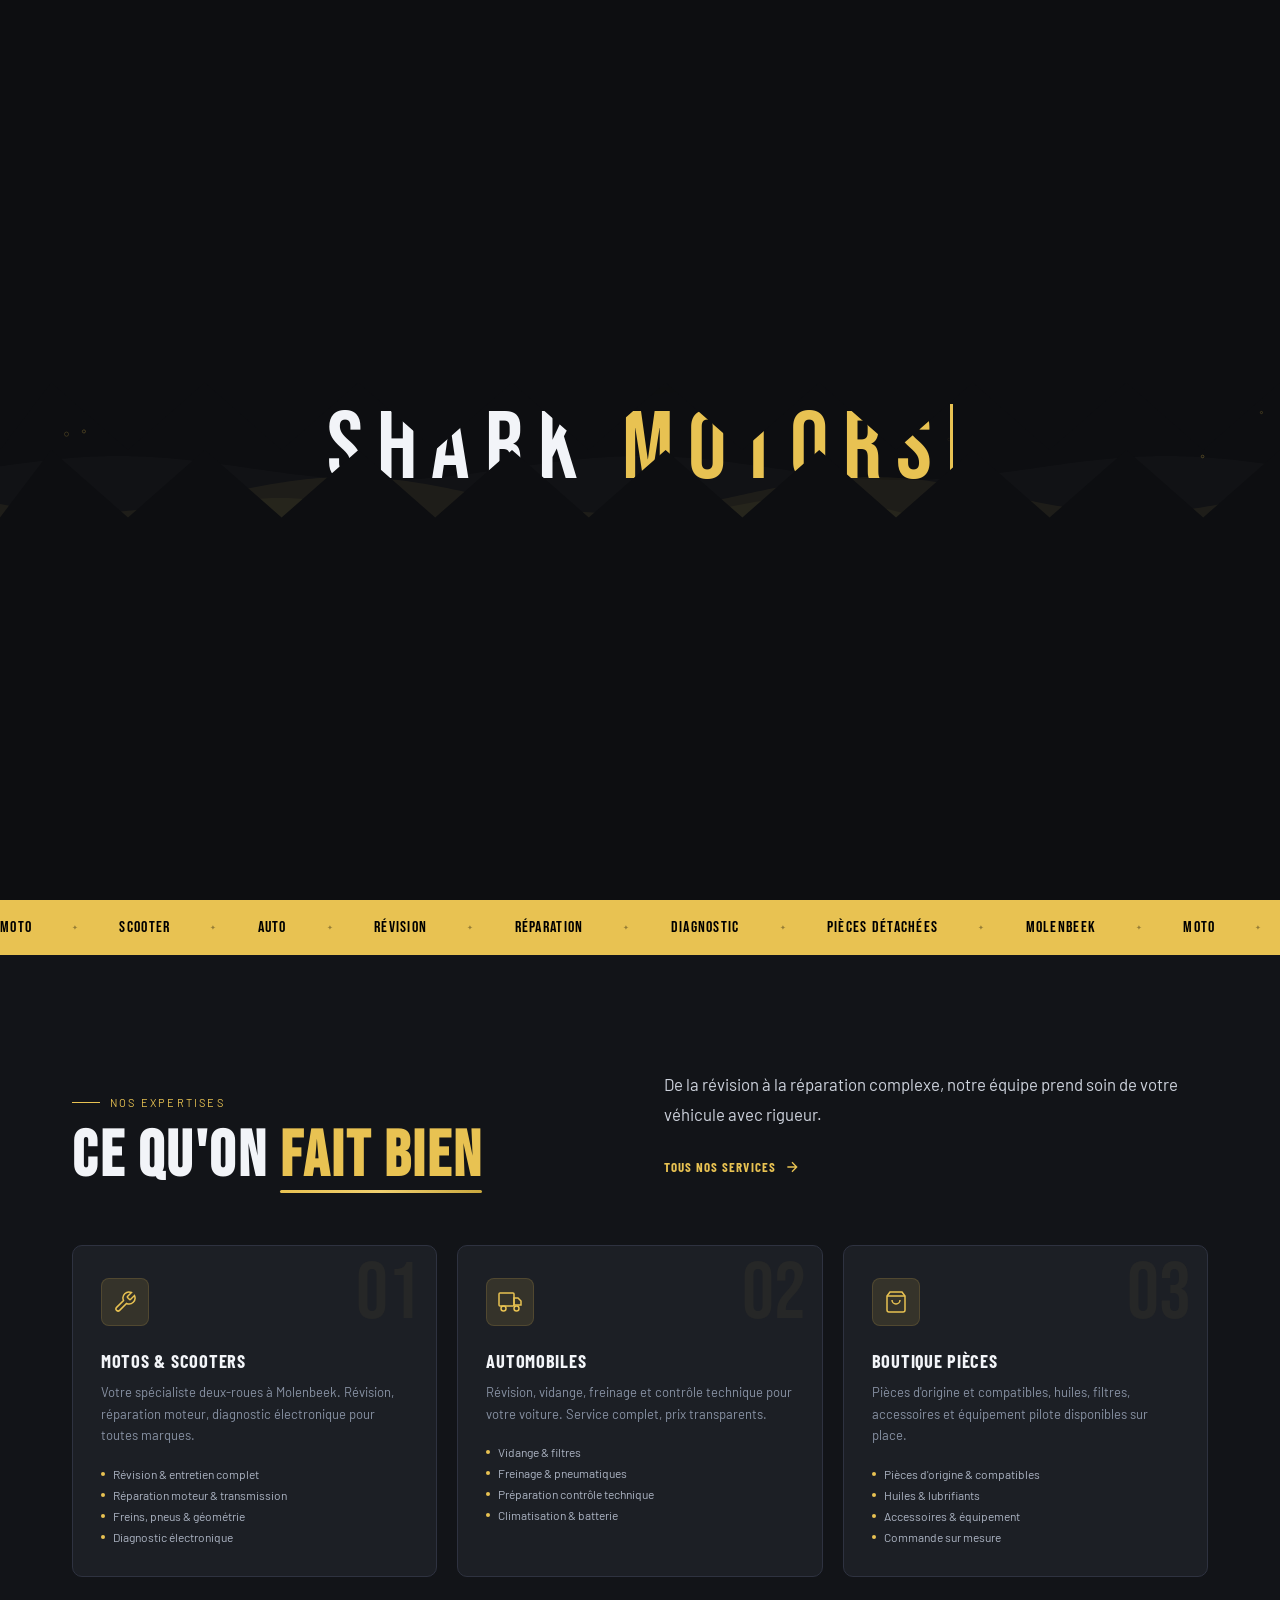
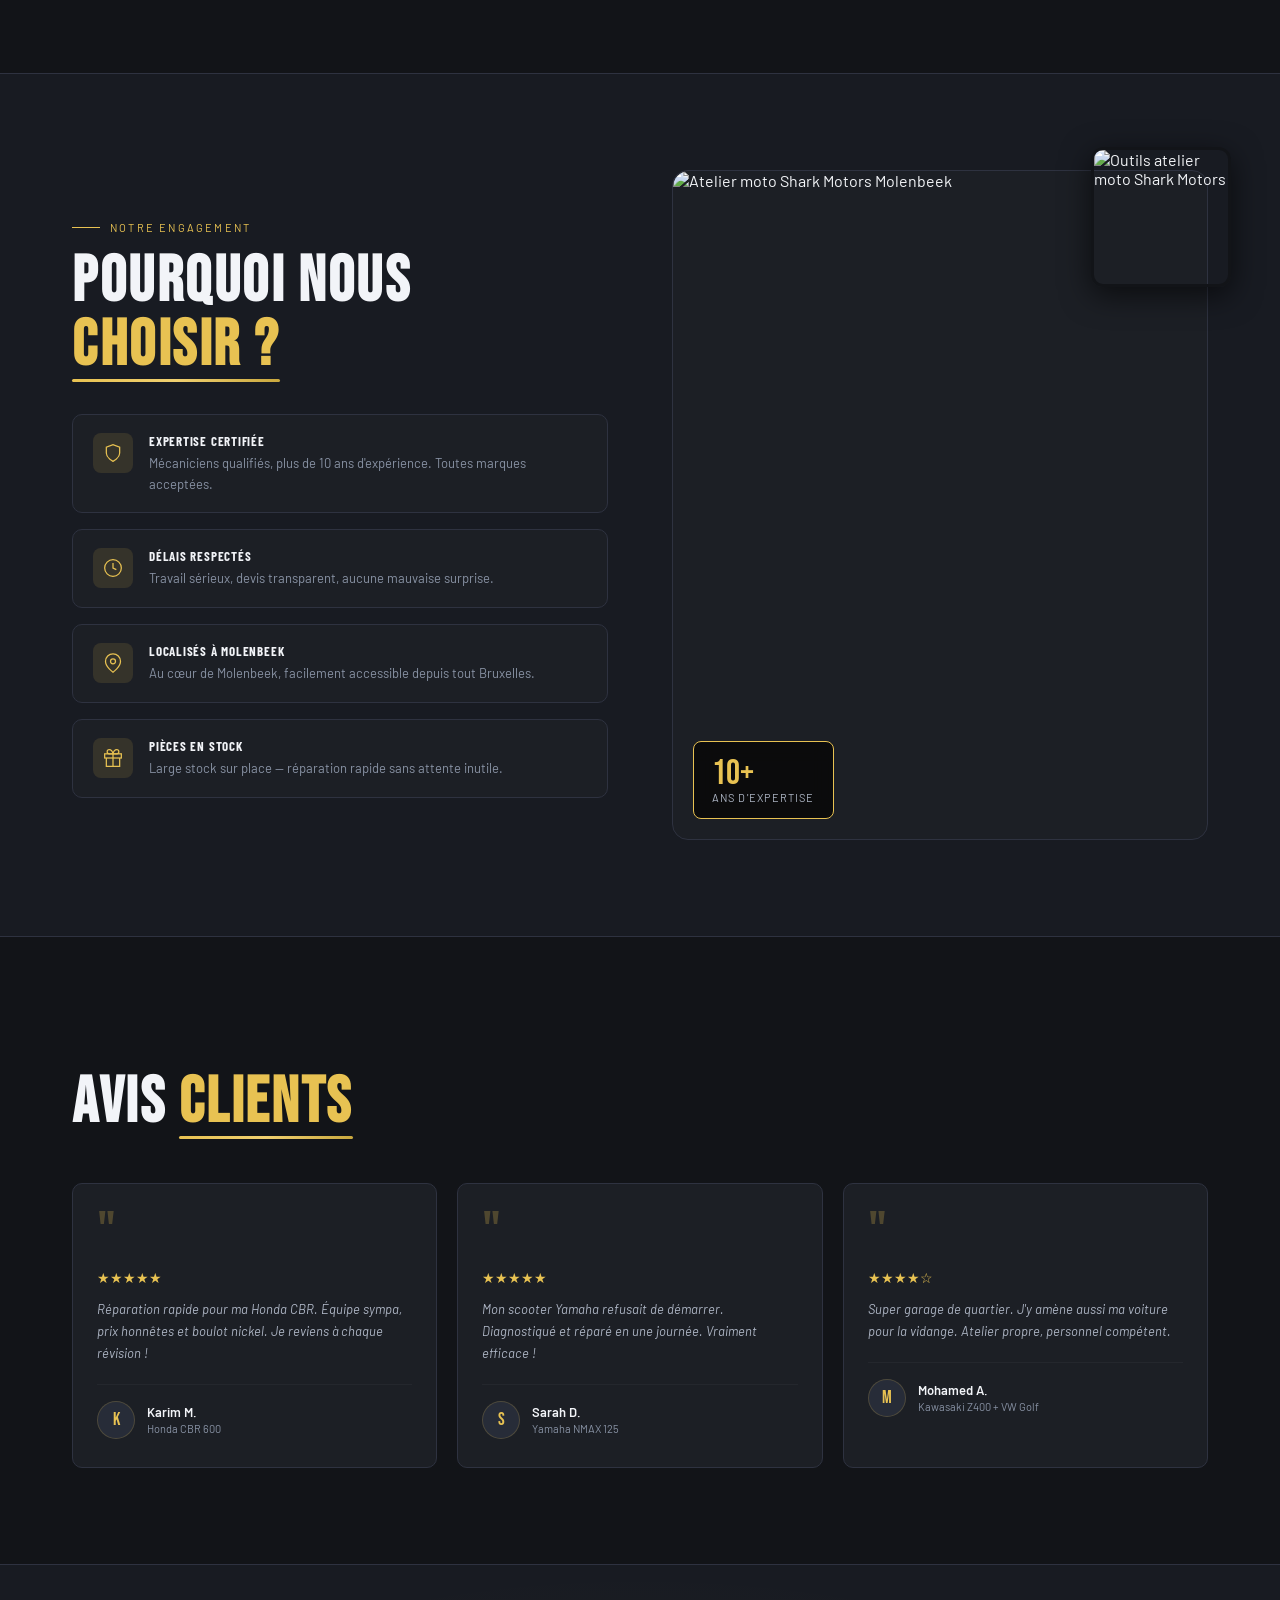
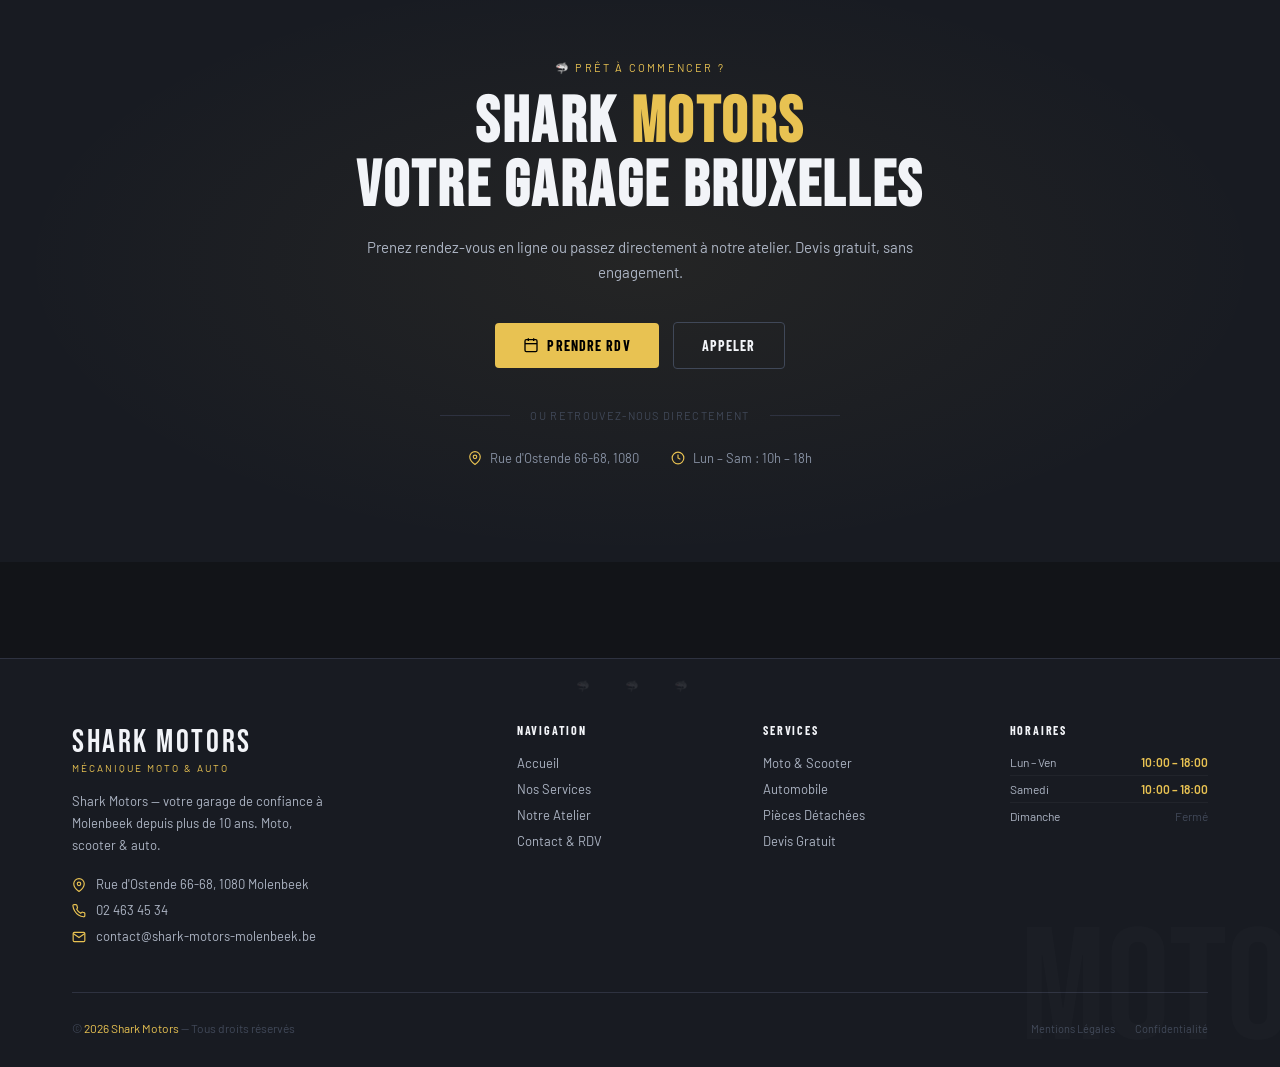
==== commit 80ddb37d: "mis à jour reseaux socieaux cacher" ====
--- a/index.html
+++ b/index.html
@@ -414,9 +414,9 @@
     <div class="footer-bottom">
       <div class="footer-copy">© <span id="year"></span> <span>Shark Motors</span> — Tous droits réservés</div>
       <div class="footer-social">
-        <a href="https://facebook.com" target="_blank" rel="noopener" class="social-link" aria-label="Facebook"><svg xmlns="http://www.w3.org/2000/svg" viewBox="0 0 24 24" fill="none" stroke="currentColor" stroke-width="2"><path d="M18 2h-3a5 5 0 00-5 5v3H7v4h3v8h4v-8h3l1-4h-4V7a1 1 0 011-1h3z"/></svg></a>
+        <!-- <a href="https://facebook.com" target="_blank" rel="noopener" class="social-link" aria-label="Facebook"><svg xmlns="http://www.w3.org/2000/svg" viewBox="0 0 24 24" fill="none" stroke="currentColor" stroke-width="2"><path d="M18 2h-3a5 5 0 00-5 5v3H7v4h3v8h4v-8h3l1-4h-4V7a1 1 0 011-1h3z"/></svg></a>
         <a href="https://instagram.com" target="_blank" rel="noopener" class="social-link" aria-label="Instagram"><svg xmlns="http://www.w3.org/2000/svg" viewBox="0 0 24 24" fill="none" stroke="currentColor" stroke-width="2"><rect x="2" y="2" width="20" height="20" rx="5"/><path d="M16 11.37A4 4 0 1112.63 8 4 4 0 0116 11.37z"/><line x1="17.5" y1="6.5" x2="17.51" y2="6.5"/></svg></a>
-      </div>
+      </div> -->
       <div class="footer-legal">
         <a href="#">Mentions Légales</a>
         <a href="#">Confidentialité</a>
